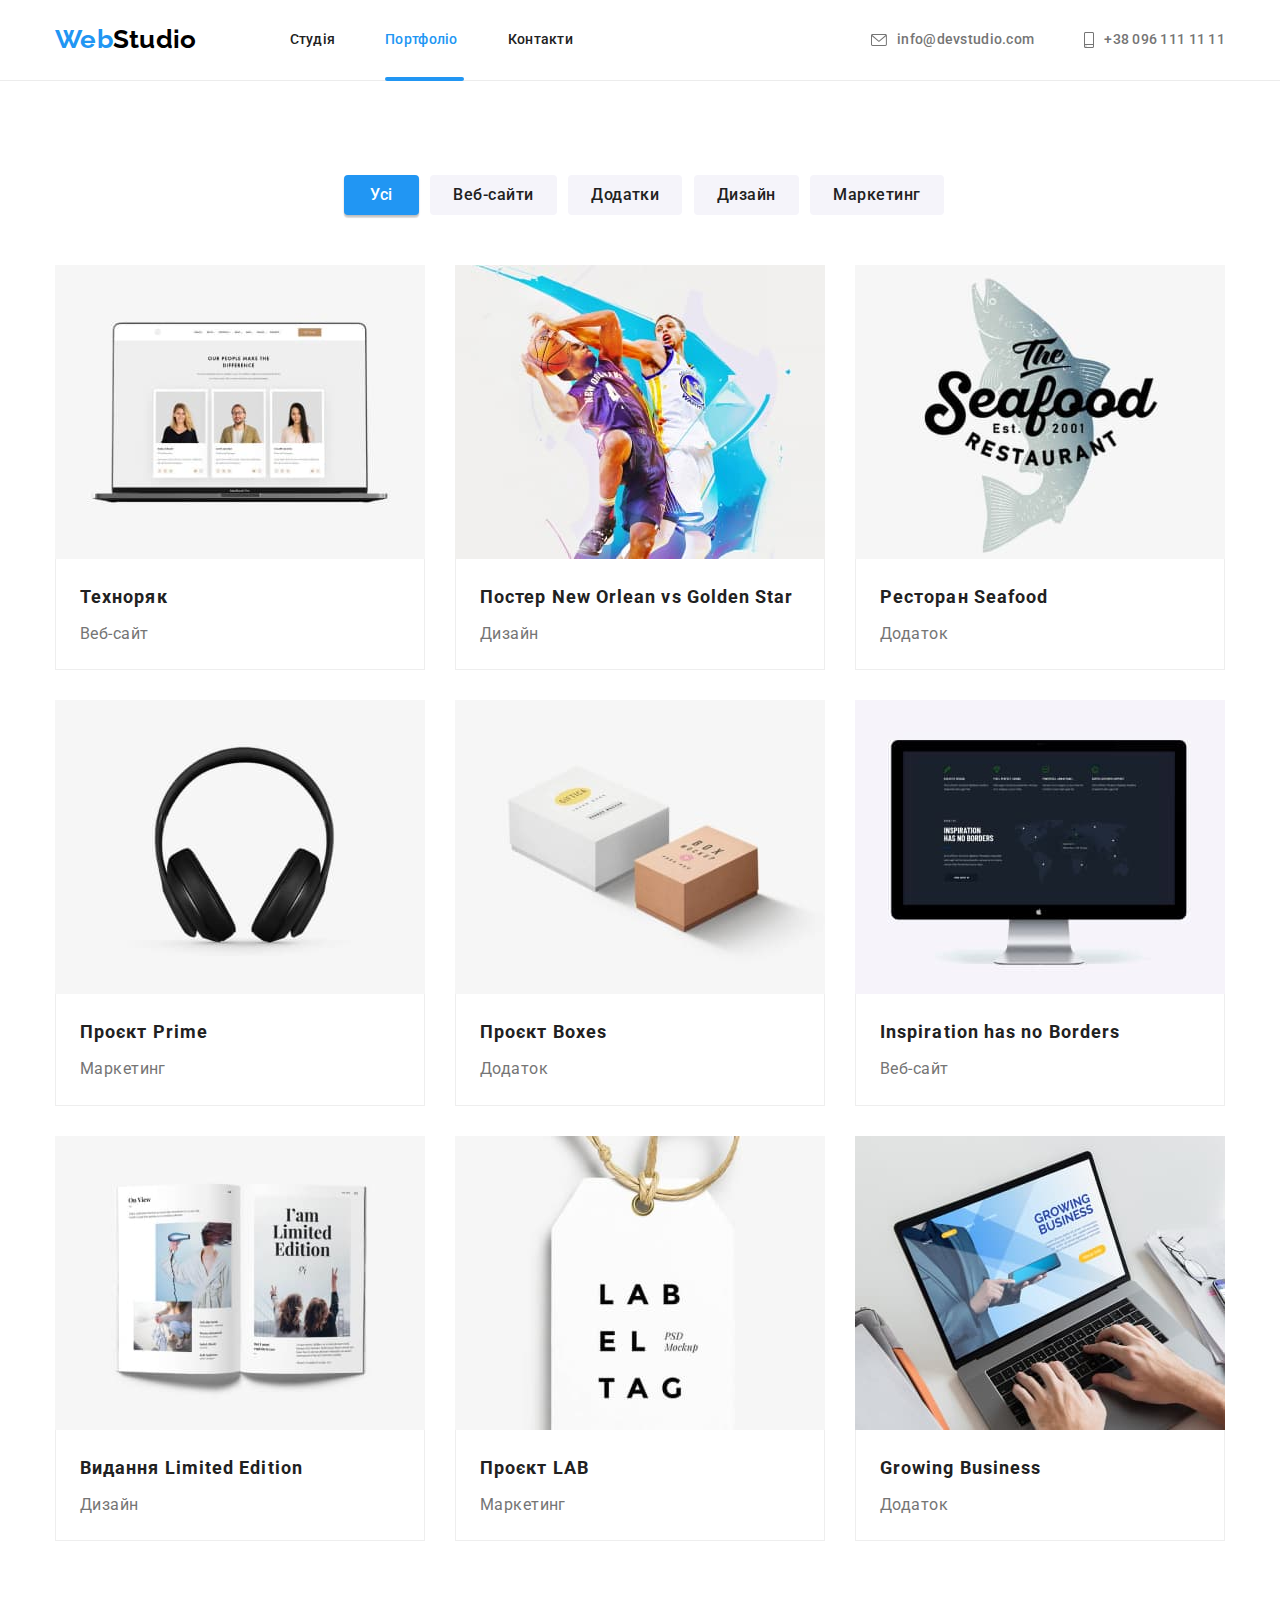
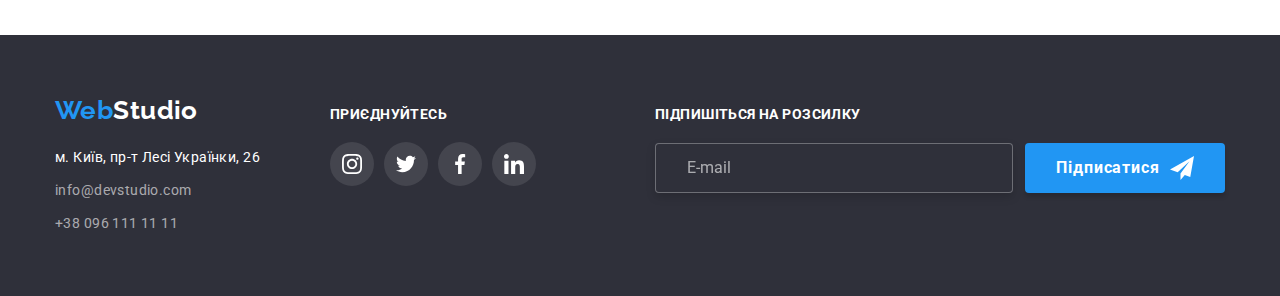
==== portfolio.html @ 0961a81e "Initial commit" ====
<!DOCTYPE html>
<html lang="en">
  <head>
    <meta charset="UTF-8" />
    <meta http-equiv="X-UA-Compatible" content="IE=edge" />
    <meta name="viewport" content="width=device-width, initial-scale=1.0" />
    <title>Портфоліо</title>
    <link
      href="https://fonts.googleapis.com/css2?family=Raleway:wght@700&family=Roboto:wght@400;500;700;900&display=swap"
      rel="stylesheet"
    />
    <!-- <link
      href="https://cdnjs.cloudflare.com/ajax/libs/modern-normalize/1.1.0/modern-normalize.min.css"
      rel="stylesheet"
    /> -->
    <link rel="stylesheet" href="./css/main.min.css" />
  </head>
  <body>
    <!--Шапка сайта-->
    <header class="header">
      <div class="container header-nav">
        <nav class="nav">
          <a href="./index.html" class="logo">
            <span class="logo--accent">Web</span>Studio</a
          >
          <ul class="nav-links list">
            <li class="nav-links__item">
              <a href="./index.html" class="nav-links__link">Студія</a>
            </li>
            <li class="nav-links__item">
              <a
                href="./portfolio.html"
                class="nav-links__link nav-links__link--current"
                >Портфоліо</a
              >
            </li>
            <li class="nav-links__item">
              <a href="#Контакти" class="nav-links__link">Контакти</a>
            </li>
          </ul>
        </nav>
        <ul class="contact list">
          <li class="contact__item">
            <a href="mailto:info@devstudio.com" class="contact__link">
              <svg class="contact__icon" width="16" height="12">
                <use href="./img/icons.svg#icon-envelope"></use>
              </svg>
              info@devstudio.com</a
            >
          </li>
          <li class="contact__item">
            <a href="tel:+380961111111" class="contact__link">
              <svg class="contact__icon" width="10" height="16">
                <use href="./img/icons.svg#icon-smartphone"></use>
              </svg>
              +38 096 111 11 11</a
            >
          </li>
        </ul>
      </div>
    </header>
    <!--Главное-->
    <main>
      <section class="section portfolio">
        <div class="container">
          <h1 class="section__title section__title--hidden">Посилання</h1>
          <div class="portfolio-button">
            <button
              type="button"
              class="portfolio-button__button portfolio-button__button--active"
            >
              Усі
            </button>
            <button type="button" class="portfolio-button__button">
              Веб-сайти
            </button>
            <button type="button" class="portfolio-button__button">
              Додатки
            </button>
            <button type="button" class="portfolio-button__button">
              Дизайн
            </button>
            <button type="button" class="portfolio-button__button">
              Маркетинг
            </button>
          </div>
          <ul class="poster list">
            <li class="poster__item">
              <a href="" class="poster__link">
                <div class="poster-thumb">
                  <img
                    class="poster-thumb__image"
                    src="img/img(8).jpg"
                    alt="технокряк"
                    width="370"
                  />
                  <div class="poster-overlay">
                    <p class="poster-overlay__text">
                      Ресурс пропонує комплексні <br />
                      пропозиції з різним рівнем <br />
                      функціоналу та сервісів. Все це <br />
                      дозволить відвідувачу отримати <br />
                      вичерпні відомості про компанію <br />
                      чи приватну особу.
                    </p>
                  </div>
                </div>
                <div class="poster-border">
                  <h2 class="poster-border__title">Техноряк</h2>
                  <p class="poster-border__text">Веб-сайт</p>
                </div>
              </a>
            </li>
            <li class="poster__item">
              <a href="" class="poster__link">
                <div class="poster-thumb">
                  <img
                    class="poster-thumb__image"
                    src="img/img(9).jpg"
                    alt="нью орлеан"
                    width="370"
                  />
                  <div class="poster-overlay">
                    <p class="poster-overlay__text">
                      Ресурс пропонує комплексні <br />
                      пропозиції з різним рівнем <br />
                      функціоналу та сервісів. Все це <br />
                      дозволить відвідувачу отримати <br />
                      вичерпні відомості про компанію <br />
                      чи приватну особу.
                    </p>
                  </div>
                </div>
                <div class="poster-border">
                  <h2 class="poster-border__title">
                    Постер New Orlean vs Golden Star
                  </h2>
                  <p class="poster-border__text">Дизайн</p>
                </div>
              </a>
            </li>
            <li class="poster__item">
              <a href="" class="poster__link">
                <div class="poster-thumb">
                  <img
                    class="poster-thumb__image"
                    src="img/img(10).jpg"
                    alt="ресторан"
                    width="370"
                  />
                  <div class="poster-overlay">
                    <p class="poster-overlay__text">
                      Ресурс пропонує комплексні <br />
                      пропозиції з різним рівнем <br />
                      функціоналу та сервісів. Все це <br />
                      дозволить відвідувачу отримати <br />
                      вичерпні відомості про компанію <br />
                      чи приватну особу.
                    </p>
                  </div>
                </div>
                <div class="poster-border">
                  <h2 class="poster-border__title">Ресторан Seafood</h2>
                  <p class="poster-border__text">Додаток</p>
                </div>
              </a>
            </li>
            <li class="poster__item">
              <a href="" class="poster__link">
                <div class="poster-thumb">
                  <img
                    class="poster-thumb__image"
                    src="img/img(11).jpg"
                    alt="прайм"
                    width="370"
                  />
                  <div class="poster-overlay">
                    <p class="poster-overlay__text">
                      Ресурс пропонує комплексні <br />
                      пропозиції з різним рівнем <br />
                      функціоналу та сервісів. Все це <br />
                      дозволить відвідувачу отримати <br />
                      вичерпні відомості про компанію <br />
                      чи приватну особу.
                    </p>
                  </div>
                </div>
                <div class="poster-border">
                  <h2 class="poster-border__title">Проєкт Prime</h2>
                  <p class="poster-border__text">Маркетинг</p>
                </div>
              </a>
            </li>
            <li class="poster__item">
              <a href="" class="poster__link">
                <div class="poster-thumb">
                  <img
                    class="poster-thumb__image"
                    src="img/img(12).jpg"
                    alt="коробки"
                    width="370"
                  />
                  <div class="poster-overlay">
                    <p class="poster-overlay__text">
                      Ресурс пропонує комплексні <br />
                      пропозиції з різним рівнем <br />
                      функціоналу та сервісів. Все це <br />
                      дозволить відвідувачу отримати <br />
                      вичерпні відомості про компанію <br />
                      чи приватну особу.
                    </p>
                  </div>
                </div>
                <div class="poster-border">
                  <h2 class="poster-border__title">Проєкт Boxes</h2>
                  <p class="poster-border__text">Додаток</p>
                </div>
              </a>
            </li>
            <li class="poster__item">
              <a href="" class="poster__link">
                <div class="poster-thumb">
                  <img
                    class="poster-thumb__image"
                    src="img/img(13).jpg"
                    alt="монитор"
                    width="370"
                  />
                  <div class="poster-overlay">
                    <p class="poster-overlay__text">
                      Ресурс пропонує комплексні <br />
                      пропозиції з різним рівнем <br />
                      функціоналу та сервісів. Все це <br />
                      дозволить відвідувачу отримати <br />
                      вичерпні відомості про компанію <br />
                      чи приватну особу.
                    </p>
                  </div>
                </div>
                <div class="poster-border">
                  <h2 class="poster-border__title">
                    Inspiration has no Borders
                  </h2>
                  <p class="poster-border__text">Веб-сайт</p>
                </div>
              </a>
            </li>
            <li class="poster__item">
              <a href="" class="poster__link">
                <div class="poster-thumb">
                  <img
                    class="poster-thumb__image"
                    src="img/img(14).jpg"
                    alt="книга"
                    width="370"
                  />
                  <div class="poster-overlay">
                    <p class="poster-overlay__text">
                      Ресурс пропонує комплексні <br />
                      пропозиції з різним рівнем <br />
                      функціоналу та сервісів. Все це <br />
                      дозволить відвідувачу отримати <br />
                      вичерпні відомості про компанію <br />
                      чи приватну особу.
                    </p>
                  </div>
                </div>
                <div class="poster-border">
                  <h2 class="poster-border__title">Видання Limited Edition</h2>
                  <p class="poster-border__text">Дизайн</p>
                </div>
              </a>
            </li>
            <li class="poster__item">
              <a href="" class="poster__link">
                <div class="poster-thumb">
                  <img
                    class="poster-thumb__image"
                    src="img/img(15).jpg"
                    alt="лаб"
                    width="370"
                  />
                  <div class="poster-overlay">
                    <p class="poster-overlay__text">
                      Ресурс пропонує комплексні <br />
                      пропозиції з різним рівнем <br />
                      функціоналу та сервісів. Все це <br />
                      дозволить відвідувачу отримати <br />
                      вичерпні відомості про компанію <br />
                      чи приватну особу.
                    </p>
                  </div>
                </div>
                <div class="poster-border">
                  <h2 class="poster-border__title">Проєкт LAB</h2>
                  <p class="poster-border__text">Маркетинг</p>
                </div>
              </a>
            </li>
            <li class="poster__item">
              <a href="" class="poster__link">
                <div class="poster-thumb">
                  <img
                    class="poster-thumb__image"
                    src="img/img(16).jpg"
                    alt="бізнес"
                    width="370"
                  />
                  <div class="poster-overlay">
                    <p class="poster-overlay__text">
                      Ресурс пропонує комплексні <br />
                      пропозиції з різним рівнем <br />
                      функціоналу та сервісів. Все це <br />
                      дозволить відвідувачу отримати <br />
                      вичерпні відомості про компанію <br />
                      чи приватну особу.
                    </p>
                  </div>
                </div>
                <div class="poster-border">
                  <h2 class="poster-border__title">Growing Business</h2>
                  <p class="poster-border__text">Додаток</p>
                </div>
              </a>
            </li>
          </ul>
        </div>
      </section>
    </main>
    <!--Подвал-->
    <footer class="footer">
      <div class="container-footer">
        <div class="footer-first">
          <a href="./index.html" class="logo footer-first__logo">
            <span class="logo--accent">Web</span>Studio</a
          >
          <address>
            <ul class="address list">
              <li class="address__item">
                <a href="#м.Київ,пр-т_Лесі_Українки,26" class="address__map">
                  м. Київ, пр-т Лесі Українки, 26</a
                >
              </li>
              <li class="address__item">
                <a href="mailto:info@devstudio.com" class="address__contact">
                  info@devstudio.com</a
                >
              </li>
              <li class="addres__item">
                <a href="tel:+380961111111" class="address__contact"
                  >+38 096 111 11 11</a
                >
              </li>
            </ul>
          </address>
        </div>
        <div class="footer-second">
          <p class="footer-second__title">ПРИЄДНУЙТЕСЬ</p>
          <ul class="footer-soccite list">
            <li class="footer-soccite__item">
              <a href="#instagram" class="footer-soccite__link">
                <svg class="footer-soccite__icon" width="20" height="20">
                  <use href="./img/icons.svg#icon-instagram"></use>
                </svg>
              </a>
            </li>
            <li class="footer-soccite__item">
              <a href="#twitter" class="footer-soccite__link">
                <svg class="footer-soccite__icon" width="20" height="20">
                  <use href="./img/icons.svg#icon-twitter"></use>
                </svg>
              </a>
            </li>
            <li class="footer-soccite__item">
              <a href="#facebook" class="footer-soccite__link">
                <svg class="footer-soccite__icon" width="20" height="20">
                  <use href="./img/icons.svg#icon-facebook"></use>
                </svg>
              </a>
            </li>
            <li class="footer-soccite__item">
              <a href="#linkedin" class="footer-soccite__link">
                <svg class="footer-soccite__icon" width="20" height="20">
                  <use href="./img/icons.svg#icon-linkedin"></use>
                </svg>
              </a>
            </li>
          </ul>
        </div>
        <div class="footer-third">
          <p class="footer-third__text">ПІДПИШІТЬСЯ НА РОЗСИЛКУ</p>
          <form class="footer-field">
            <label class="footer-field__label" for="email"></label>
            <input
              class="footer-field__input"
              type="email"
              name="email"
              id="email"
              placeholder="E-mail"
            />
            <button class="footer-field__button" type="submit">
              Підписатися
              <svg class="footer-field__icon" width="24" height="24">
                <use href="./img/icons.svg#icon-telegram-sent"></use>
              </svg>
            </button>
          </form>
        </div>
      </div>
    </footer>
  </body>
</html>
---- css/main.min.css ----
.footer-field__button,.form-field__button,.hero__button{color:#fff;background-color:#2196f3;font-weight:700;font-size:16px;line-height:1.88;-webkit-box-align:center;-ms-flex-align:center;align-items:center;text-align:center;-webkit-box-pack:center;-ms-flex-pack:center;justify-content:center;-ms-flex-item-align:center;align-self:center;font-family:inherit;letter-spacing:.06em;cursor:pointer;border-radius:4px;border:1px solid rgba(0,0,0,0);-webkit-transition:background-color 250ms cubic-bezier(0.4, 0, 0.2, 1);transition:background-color 250ms cubic-bezier(0.4, 0, 0.2, 1)}/*! modern-normalize v1.1.0 | MIT License | https://github.com/sindresorhus/modern-normalize */*,::before,::after{-webkit-box-sizing:border-box;box-sizing:border-box}html{line-height:1.15;-webkit-text-size-adjust:100%;-moz-tab-size:4;-o-tab-size:4;tab-size:4}body{margin:0;font-family:system-ui,-apple-system,"Segoe UI",Roboto,Helvetica,Arial,sans-serif,"Apple Color Emoji","Segoe UI Emoji"}hr{height:0;color:inherit}abbr[title]{-webkit-text-decoration:underline dotted;text-decoration:underline dotted}b,strong{font-weight:bolder}code,kbd,samp,pre{font-family:ui-monospace,SFMono-Regular,Consolas,"Liberation Mono",Menlo,monospace;font-size:1em}small{font-size:80%}sub,sup{font-size:75%;line-height:0;position:relative;vertical-align:baseline}sub{bottom:-0.25em}sup{top:-0.5em}table{text-indent:0;border-color:inherit}button,input,optgroup,select,textarea{font-family:inherit;font-size:100%;line-height:1.15;margin:0}button,select{text-transform:none}button,[type=button],[type=reset],[type=submit]{-webkit-appearance:button}::-moz-focus-inner{border-style:none;padding:0}:-moz-focusring{outline:1px dotted ButtonText}:-moz-ui-invalid{box-shadow:none}legend{padding:0}progress{vertical-align:baseline}::-webkit-inner-spin-button,::-webkit-outer-spin-button{height:auto}[type=search]{-webkit-appearance:textfield;outline-offset:-2px}::-webkit-search-decoration{-webkit-appearance:none}::-webkit-file-upload-button{-webkit-appearance:button;font:inherit}summary{display:list-item}body{color:#757575;background-color:#fff;font-family:Roboto,sans-serif;letter-spacing:.03em;font-size:14px}.list{list-style:none;padding:0;margin:0}.section{padding-top:94px;padding-bottom:94px}.section__title{color:#212121;font-weight:700;font-size:36px;line-height:1.67;text-align:center;margin-bottom:50px}.section__title--hidden{position:absolute;width:1px;height:1px;margin:-1px;border:0;padding:0;overflow:hidden;clip:rect(0 0 0 0)}.section--nopadding{padding-top:0}.section--back-gr{background-color:#f5f4fa;padding-bottom:94px}.container{padding-left:15px;padding-right:15px;width:1200px;margin-left:auto;margin-right:auto}.container-footer{padding-left:15px;padding-right:15px;width:1200px;margin-left:auto;margin-right:auto;display:-webkit-box;display:-ms-flexbox;display:flex;-webkit-box-align:baseline;-ms-flex-align:baseline;align-items:baseline}h1,h2,h3,p{margin:0}a{text-decoration:none}.input-wrap__input,.input-wrap__icon,.box-input__textarea{cursor:pointer}.header{letter-spacing:.02em;font-weight:500;line-height:1.14;border-bottom:1px solid #ececec}.header-nav{display:-webkit-box;display:-ms-flexbox;display:flex}.nav{display:-webkit-box;display:-ms-flexbox;display:flex;-webkit-box-align:center;-ms-flex-align:center;align-items:center}.nav-links{display:-webkit-box;display:-ms-flexbox;display:flex;margin-left:93px}.nav-links__item+.nav-links__item{margin-left:50px}.nav-links__link{color:#212121;padding-top:32px;padding-bottom:32px;display:block;-webkit-transition:color 250ms cubic-bezier(0.4, 0, 0.2, 1);transition:color 250ms cubic-bezier(0.4, 0, 0.2, 1)}.nav-links__link:hover,.nav-links__link:focus{color:#2196f3}.nav-links__link.nav-links__link--current{color:#2196f3;position:relative;display:block}.nav-links__link.nav-links__link--current::after{position:absolute;content:"";width:calc(100% + 6px);height:4px;background-color:#2196f3;border-radius:2px;bottom:-1px;display:block}.contact{display:-webkit-box;display:-ms-flexbox;display:flex;margin-left:auto}.contact .contact__item+.contact__item{margin-left:50px}.contact .contact__link{color:#757575;padding-top:32px;padding-bottom:32px;display:-webkit-box;display:-ms-flexbox;display:flex;-webkit-box-align:center;-ms-flex-align:center;align-items:center;-webkit-transition:color 250ms cubic-bezier(0.4, 0, 0.2, 1);transition:color 250ms cubic-bezier(0.4, 0, 0.2, 1)}.contact .contact__link:hover,.contact .contact__link:focus{color:#2196f3}.contact__icon{margin-right:10px;fill:currentColor}.logo{color:#000;font-family:Raleway,sans-serif;font-weight:700;font-size:26px;line-height:1.2}.logo--accent{color:#2196f3}.footer-first__logo{color:#fff;display:block;margin-bottom:20px}.hero{background-color:#2f303a;background-image:-webkit-gradient(linear, left top, right top, from(rgba(47, 48, 58, 0.4)), to(rgba(47, 48, 58, 0.4))),url(../img/Img\(17\).jpg);background-image:linear-gradient(to right, rgba(47, 48, 58, 0.4), rgba(47, 48, 58, 0.4)),url(../img/Img\(17\).jpg);max-width:1600px;min-height:600px;background-repeat:no-repeat;background-position:center;background-size:cover;margin-left:auto;margin-right:auto;letter-spacing:.06em;text-align:center;padding-top:200px;padding-bottom:200px}.hero__title{color:#fff;font-weight:900;font-size:44px;line-height:1.36;margin-bottom:30px;width:696px;margin-left:auto;margin-right:auto}.hero__button{padding:10px 32px}.hero__button:hover,.hero__button:focus{color:#fff;background-color:#188ce8}.backdrop{position:fixed;top:0;left:0;width:100%;height:100%;background-color:rgba(0,0,0,.2);z-index:1;opacity:1;visibility:visible;-webkit-transition:opacity 250ms cubic-bezier(0.4, 0, 0.2, 1),-webkit-transform 250ms cubic-bezier(0.4, 0, 0.2, 1);transition:opacity 250ms cubic-bezier(0.4, 0, 0.2, 1),-webkit-transform 250ms cubic-bezier(0.4, 0, 0.2, 1);transition:transform 250ms cubic-bezier(0.4, 0, 0.2, 1),opacity 250ms cubic-bezier(0.4, 0, 0.2, 1);transition:transform 250ms cubic-bezier(0.4, 0, 0.2, 1),opacity 250ms cubic-bezier(0.4, 0, 0.2, 1),-webkit-transform 250ms cubic-bezier(0.4, 0, 0.2, 1)}.is-hidden{opacity:0;pointer-events:none;visibility:hidden}.modal{position:absolute;top:50%;left:50%;-webkit-transform:translate(-50%, -50%);transform:translate(-50%, -50%);padding:40px;width:528px;height:581px;border-radius:4px;-webkit-box-shadow:0px 1px 3px rgba(0,0,0,.12),0px 1px 1px rgba(0,0,0,.14),0px 2px 1px rgba(0,0,0,.2);box-shadow:0px 1px 3px rgba(0,0,0,.12),0px 1px 1px rgba(0,0,0,.14),0px 2px 1px rgba(0,0,0,.2);background-color:#fff}.modal__button{display:-webkit-box;display:-ms-flexbox;display:flex;-webkit-box-align:center;-ms-flex-align:center;align-items:center;-webkit-box-pack:center;-ms-flex-pack:center;justify-content:center;margin-left:450px;margin-top:-32px;width:30px;height:30px;background-color:#fff;border:1px solid rgba(0,0,0,.1);border-radius:50%;-webkit-transition:fill 250ms cubic-bezier(0.4, 0, 0.2, 1);transition:fill 250ms cubic-bezier(0.4, 0, 0.2, 1);cursor:pointer}.modal__button:hover,.modal__button:focus{fill:#2196f3}.form-field{top:50%;left:50%;-webkit-transform:translate(-50%, -50%);transform:translate(-50%, -50%);position:absolute;display:-webkit-box;display:-ms-flexbox;display:flex;-webkit-box-orient:vertical;-webkit-box-direction:normal;-ms-flex-direction:column;flex-direction:column;width:448px;height:501px}.form-field__title{text-align:center;font-weight:700;font-size:20px;line-height:1.15;color:#212121}.box-input{display:-webkit-box;display:-ms-flexbox;display:flex;-webkit-box-orient:vertical;-webkit-box-direction:normal;-ms-flex-direction:column;flex-direction:column;margin-top:12px}.box-input__label{margin-bottom:4px;text-align:left;font-size:12px;line-height:1.17;letter-spacing:.01em}.input-wrap{position:relative}.input-wrap__input{width:100%;height:40px;border:1px solid rgba(33,33,33,.2);border-radius:4px;-webkit-transition:border-color 250ms cubic-bezier(0.4, 0, 0.2, 1);transition:border-color 250ms cubic-bezier(0.4, 0, 0.2, 1);padding-left:42px}.input-wrap__icon{position:absolute;top:50%;-webkit-transform:translateY(-50%);transform:translateY(-50%);fill:#212121;margin-left:12px;display:block;-webkit-transition:fill 250ms cubic-bezier(0.4, 0, 0.2, 1);transition:fill 250ms cubic-bezier(0.4, 0, 0.2, 1)}.input-wrap__input:focus+.input-wrap__icon{fill:#2196f3}.input-wrap__input:focus,.box-input__textarea:focus{outline:none;border-color:#2196f3}.box-input__textarea{height:120px;width:100%;border:1px solid rgba(33,33,33,.2);border-radius:4px;resize:none;padding-left:16px;padding-top:12px}.box-input__textarea::-webkit-input-placeholder{color:rgba(117,117,117,.5);font-size:12px;line-height:1.17;letter-spacing:.01em;position:absolute}.box-input__textarea::-moz-placeholder{color:rgba(117,117,117,.5);font-size:12px;line-height:1.17;letter-spacing:.01em;position:absolute}.box-input__textarea:-ms-input-placeholder{color:rgba(117,117,117,.5);font-size:12px;line-height:1.17;letter-spacing:.01em;position:absolute}.box-input__textarea::-ms-input-placeholder{color:rgba(117,117,117,.5);font-size:12px;line-height:1.17;letter-spacing:.01em;position:absolute}.box-input__textarea::placeholder{color:rgba(117,117,117,.5);font-size:12px;line-height:1.17;letter-spacing:.01em;position:absolute}.accept{margin-top:20px;text-align:center;display:-webkit-box;display:-ms-flexbox;display:flex;-webkit-box-align:center;-ms-flex-align:center;align-items:center;-webkit-box-pack:center;-ms-flex-pack:center;justify-content:center}.accept__label{line-height:1.71;display:-webkit-box;display:-ms-flexbox;display:flex;-webkit-box-align:center;-ms-flex-align:center;align-items:center}.accept__input{margin-left:12px;position:absolute;width:1px;height:1px;margin:-1px;border:0;padding:0;clip:rect(0 0 0 0);overflow:hidden}.accept-checkbox{border:2px solid #212121;width:16px;height:15px;display:inline-block;border-radius:2px;margin-right:7px;-webkit-transition:background-color 250ms cubic-bezier(0.4, 0, 0.2, 1),border 250ms cubic-bezier(0.4, 0, 0.2, 1);transition:background-color 250ms cubic-bezier(0.4, 0, 0.2, 1),border 250ms cubic-bezier(0.4, 0, 0.2, 1)}.accept-heckbox__icon{display:-webkit-box;display:-ms-flexbox;display:flex}.accept__input:checked+.accept-checkbox{background-color:#2196f3;border:2px solid #2196f3}.accept__link{color:#2196f3}.form-field__button{display:-webkit-box;display:-ms-flexbox;display:flex;margin-top:30px;margin-left:0;width:200px;height:50px;-webkit-box-shadow:0px 4px 4px rgba(0,0,0,.15);box-shadow:0px 4px 4px rgba(0,0,0,.15)}.modal .form-field__button:focus,.modal .form-field__button:hover{background-color:#188ce8}.feature{line-height:1.71;display:-webkit-box;display:-ms-flexbox;display:flex}.feature__title{color:#212121;margin-bottom:10px;font-weight:700;font-size:14px;line-height:1.14}.feature__block{width:270px;height:120px;background-color:#f5f4fa;border-radius:4px;margin-bottom:30px;display:-webkit-box;display:-ms-flexbox;display:flex;-webkit-box-align:center;-ms-flex-align:center;align-items:center;-webkit-box-pack:center;-ms-flex-pack:center;justify-content:center}.feature__item+.feature__item{margin-left:30px}.work{display:-webkit-box;display:-ms-flexbox;display:flex}.work__item+.work__item{margin-left:30px}.work__item{position:relative}.work__image{display:block;max-width:100%;height:auto}.work__text{position:absolute;width:100%;height:70px;bottom:0;-webkit-box-pack:center;-ms-flex-pack:center;justify-content:center;-webkit-box-align:center;-ms-flex-align:center;align-items:center;background:rgba(47,48,58,.8);color:#fff;font-weight:700;line-height:1.14;text-transform:uppercase;display:-webkit-box;display:-ms-flexbox;display:flex}.team{font-size:16px;line-height:1.19;text-align:center;display:-webkit-box;display:-ms-flexbox;display:flex}.team__title{color:#212121;margin-bottom:10px;font-weight:500;font-size:16px;line-height:1;margin-top:30px}.team__item{background-color:#fff;-webkit-box-shadow:0px 1px 3px rgba(0,0,0,.12),0px 1px 1px rgba(0,0,0,.14),0px 2px 1px rgba(0,0,0,.2);box-shadow:0px 1px 3px rgba(0,0,0,.12),0px 1px 1px rgba(0,0,0,.14),0px 2px 1px rgba(0,0,0,.2);border-radius:0px 0px 4px 4px}.team__item+.team__item{margin-left:30px}.team__image{display:block;max-width:100%;height:auto}.team__text{margin-bottom:16px;font-weight:400}.team-soccite{display:-webkit-box;display:-ms-flexbox;display:flex;margin-bottom:30px;margin-left:32px}.team-soccite__item{width:44px;height:44px}.team-soccite__item+.team-soccite__item{margin-left:10px}.team-soccite__link{width:100%;height:100%;display:-webkit-box;display:-ms-flexbox;display:flex;background-color:#fff;border-radius:50%;-webkit-box-align:center;-ms-flex-align:center;align-items:center;-webkit-box-pack:center;-ms-flex-pack:center;justify-content:center;-webkit-transition:background-color 250ms cubic-bezier(0.4, 0, 0.2, 1);transition:background-color 250ms cubic-bezier(0.4, 0, 0.2, 1)}.team-soccite__link:hover,.team-soccite__link:focus{background-color:#2196f3}.team-soccite__icon{fill:#afb1b8;-webkit-transition:fill 250ms cubic-bezier(0.4, 0, 0.2, 1);transition:fill 250ms cubic-bezier(0.4, 0, 0.2, 1)}.team-soccite__link:hover .team-soccite__icon,.team-soccite__link:focus .team-soccite__icon{fill:#fff}.clients{display:-webkit-box;display:-ms-flexbox;display:flex}.clients__item{width:170px;height:92px}.clients__item+.clients__item{margin-left:30px}.clients__link{width:100%;height:100%;border:1px solid #afb1b8;border-radius:4px;display:-webkit-box;display:-ms-flexbox;display:flex;-webkit-box-align:center;-ms-flex-align:center;align-items:center;-webkit-box-pack:center;-ms-flex-pack:center;justify-content:center;-webkit-transition:border 250ms cubic-bezier(0.4, 0, 0.2, 1);transition:border 250ms cubic-bezier(0.4, 0, 0.2, 1)}.clients__link+.clients__link{margin-left:30px}.clients__link:hover,.clients__link:focus{border:1px solid #2196f3}.clients__icon{fill:#afb1b8;-webkit-transition:fill 250ms cubic-bezier(0.4, 0, 0.2, 1);transition:fill 250ms cubic-bezier(0.4, 0, 0.2, 1)}.clients__link:hover .clients__icon,.clients__link:focus .clients__icon{fill:#2196f3}.footer{background-color:#2f303a;line-height:1.71;padding-top:60px;padding-bottom:60px}.address__item:not(:nth-last-child(1)){margin-bottom:9px}.address__map{color:#fff;font-style:normal}.address__contact{color:rgba(255,255,255,.6);font-style:normal}.footer-second{margin-left:70px}.footer-second__title{margin-bottom:20px;color:#fff;font-weight:700;line-height:1.1;text-transform:uppercase}.footer-soccite{display:-webkit-box;display:-ms-flexbox;display:flex}.footer-soccite__item{width:44px;height:44px}.footer-soccite__item+.footer-soccite__item{margin-left:10px}.footer-soccite__link{width:100%;height:100%;border-radius:50%;display:-webkit-box;display:-ms-flexbox;display:flex;-webkit-box-align:center;-ms-flex-align:center;align-items:center;-webkit-box-pack:center;-ms-flex-pack:center;justify-content:center;background-color:rgba(255,255,255,.1);-webkit-transition:background-color 250ms cubic-bezier(0.4, 0, 0.2, 1);transition:background-color 250ms cubic-bezier(0.4, 0, 0.2, 1)}.footer-soccite__link:hover,.footer-soccite__link:focus{background-color:#2196f3}.footer-soccite__icon{fill:#fff}.footer-third{margin-left:auto}.footer-third__text{font-weight:700;line-height:1.14;text-transform:uppercase;color:#fff;margin-bottom:20px}.footer-field{display:-webkit-box;display:-ms-flexbox;display:flex}.footer-field__input{width:358px;height:50px;background:#2f303a;border:1px solid rgba(255,255,255,.3);-webkit-filter:drop-shadow(0px 4px 4px rgba(0, 0, 0, 0.15));filter:drop-shadow(0px 4px 4px rgba(0, 0, 0, 0.15));border-radius:4px;color:#fff;padding-left:15px}.footer-field__input::-webkit-input-placeholder{font-size:16px;line-height:1.25;color:rgba(255,255,255,.6);padding-left:16px}.footer-field__input::-moz-placeholder{font-size:16px;line-height:1.25;color:rgba(255,255,255,.6);padding-left:16px}.footer-field__input:-ms-input-placeholder{font-size:16px;line-height:1.25;color:rgba(255,255,255,.6);padding-left:16px}.footer-field__input::-ms-input-placeholder{font-size:16px;line-height:1.25;color:rgba(255,255,255,.6);padding-left:16px}.footer-field__input::placeholder{font-size:16px;line-height:1.25;color:rgba(255,255,255,.6);padding-left:16px}.footer-field__button{width:200px;height:50px;margin-left:12px;-webkit-box-shadow:0px 4px 4px rgba(0,0,0,.15);box-shadow:0px 4px 4px rgba(0,0,0,.15);display:-webkit-box;display:-ms-flexbox;display:flex}.footer-field__button:hover,.footer-field__button:focus{background-color:#188ce8}.footer-field__icon{margin-left:10px}.portfolio-button{text-align:center;margin-bottom:50px}.portfolio-button__button{color:#212121;background-color:#f5f4fa;padding:6px 22px;margin-left:8px;-webkit-transition:color 250ms cubic-bezier(0.4, 0, 0.2, 1),background-color 250ms cubic-bezier(0.4, 0, 0.2, 1),-webkit-box-shadow 250ms cubic-bezier(0.4, 0, 0.2, 1);transition:color 250ms cubic-bezier(0.4, 0, 0.2, 1),background-color 250ms cubic-bezier(0.4, 0, 0.2, 1),-webkit-box-shadow 250ms cubic-bezier(0.4, 0, 0.2, 1);transition:color 250ms cubic-bezier(0.4, 0, 0.2, 1),background-color 250ms cubic-bezier(0.4, 0, 0.2, 1),box-shadow 250ms cubic-bezier(0.4, 0, 0.2, 1);transition:color 250ms cubic-bezier(0.4, 0, 0.2, 1),background-color 250ms cubic-bezier(0.4, 0, 0.2, 1),box-shadow 250ms cubic-bezier(0.4, 0, 0.2, 1),-webkit-box-shadow 250ms cubic-bezier(0.4, 0, 0.2, 1)}.portfolio-button__button:hover,.portfolio-button__button:focus{color:#fff;background-color:#2196f3;-webkit-box-shadow:0px 3px 1px rgba(0,0,0,.1),0px 1px 2px rgba(0,0,0,.08),0px 2px 2px rgba(0,0,0,.12);box-shadow:0px 3px 1px rgba(0,0,0,.1),0px 1px 2px rgba(0,0,0,.08),0px 2px 2px rgba(0,0,0,.12)}.portfolio-button__button--active{color:#fff;background-color:#2196f3;-webkit-box-shadow:0px 3px 1px rgba(0,0,0,.1),0px 1px 2px rgba(0,0,0,.08),0px 2px 2px rgba(0,0,0,.12);box-shadow:0px 3px 1px rgba(0,0,0,.1),0px 1px 2px rgba(0,0,0,.08),0px 2px 2px rgba(0,0,0,.12);padding:6px 25px}.portfolio-button__button,.portfolio-button__button--active{font-weight:500;font-size:16px;line-height:1.62;text-align:center;cursor:pointer;letter-spacing:.03em;font-family:Roboto,sans-serif;border-radius:4px;border:1px solid rgba(0,0,0,0)}.poster{font-size:16px;line-height:1.88;display:-webkit-box;display:-ms-flexbox;display:flex;-ms-flex-wrap:wrap;flex-wrap:wrap}.poster__item{background-color:#fff}.poster__item:not(:nth-child(3n)){margin-right:30px}.poster__item:not(:nth-last-child(-n+3)){margin-bottom:30px}.poster__item:hover .poster-overlay{-webkit-transform:translateY(0);transform:translateY(0)}.poster__link{display:block;text-decoration:none;-webkit-transition:-webkit-box-shadow 250ms cubic-bezier(0.4, 0, 0.2, 1);transition:-webkit-box-shadow 250ms cubic-bezier(0.4, 0, 0.2, 1);transition:box-shadow 250ms cubic-bezier(0.4, 0, 0.2, 1);transition:box-shadow 250ms cubic-bezier(0.4, 0, 0.2, 1), -webkit-box-shadow 250ms cubic-bezier(0.4, 0, 0.2, 1)}.poster__link:hover,.poster__link:focus{-webkit-box-shadow:0px 1px 1px rgba(0,0,0,.12),0px 4px 4px rgba(0,0,0,.06),1px 4px 6px rgba(0,0,0,.16);box-shadow:0px 1px 1px rgba(0,0,0,.12),0px 4px 4px rgba(0,0,0,.06),1px 4px 6px rgba(0,0,0,.16)}.poster-thumb{position:relative;overflow:hidden}.poster-thumb__image{display:block;max-width:100%}.poster-overlay{background-color:#2196f3;position:absolute;width:100%;height:100%;top:0;left:0;-webkit-transform:translateY(100%);transform:translateY(100%);-webkit-transition:-webkit-transform 250ms cubic-bezier(0.4, 0, 0.2, 1);transition:-webkit-transform 250ms cubic-bezier(0.4, 0, 0.2, 1);transition:transform 250ms cubic-bezier(0.4, 0, 0.2, 1);transition:transform 250ms cubic-bezier(0.4, 0, 0.2, 1), -webkit-transform 250ms cubic-bezier(0.4, 0, 0.2, 1)}.poster-overlay__text{color:#fff;padding:63px 24px;font-size:18px;line-height:1.56;display:-webkit-box;display:-ms-flexbox;display:flex}.poster-border{border-left:1px solid #eee;border-bottom:1px solid #eee;border-right:1px solid #eee;padding:20px 24px 20px 24px}.poster-border__title{color:#212121;font-weight:700;font-size:18px;line-height:2;letter-spacing:.06em;margin-bottom:4px}.poster-border__text{font-size:16px;line-height:1.9;color:#757575}/*# sourceMappingURL=main.min.css.map */
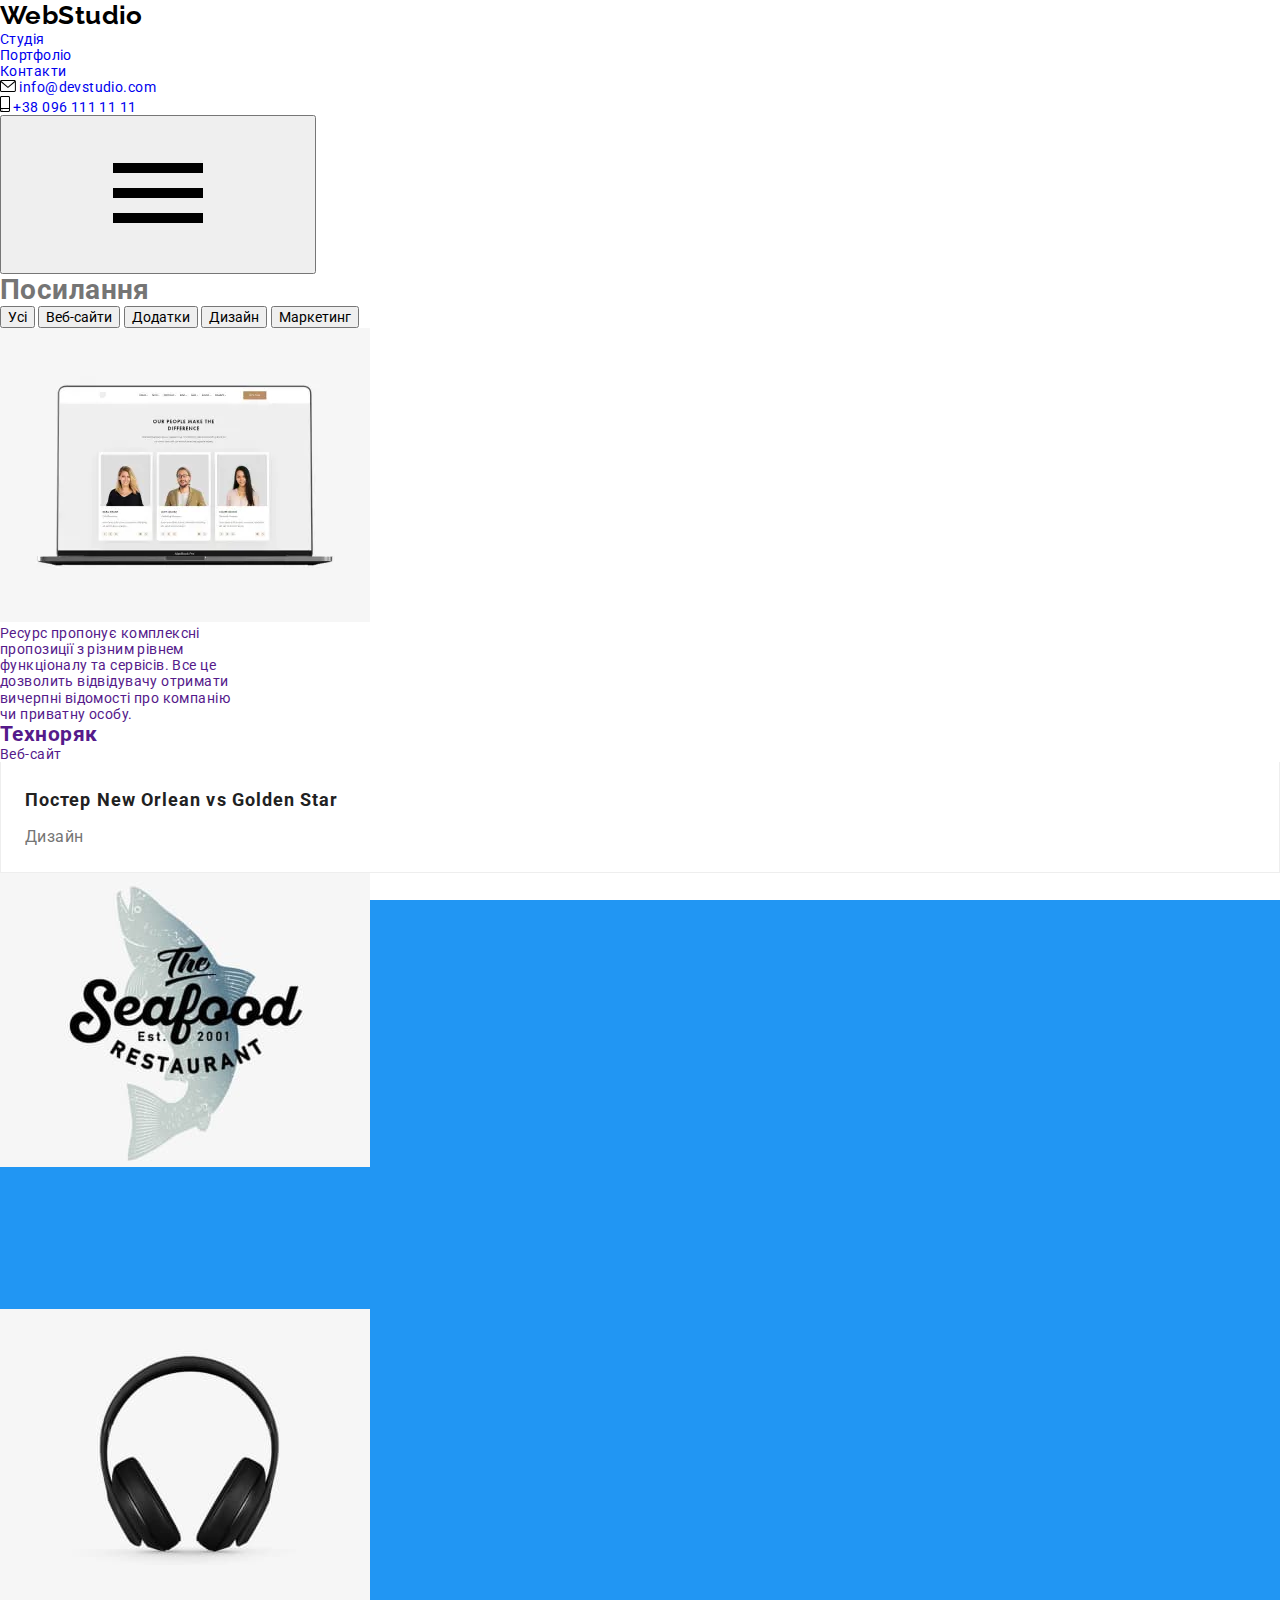
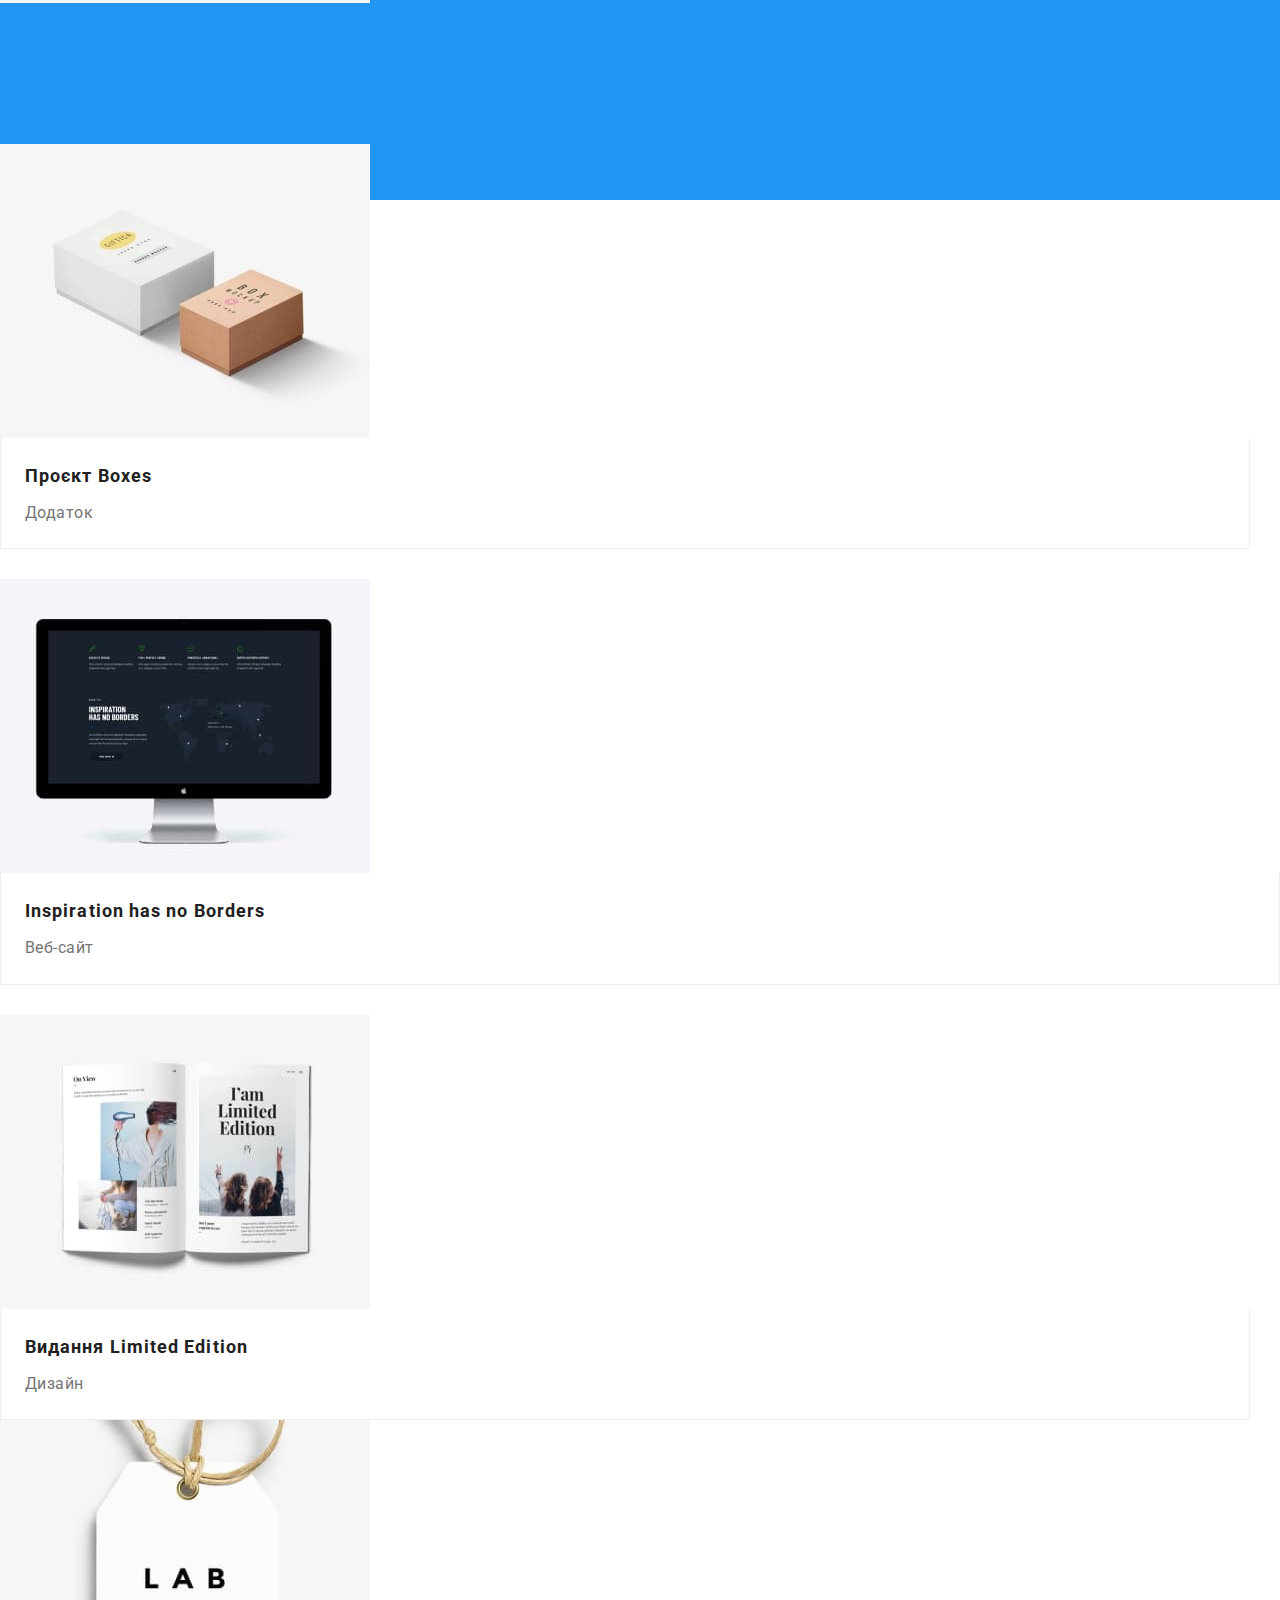
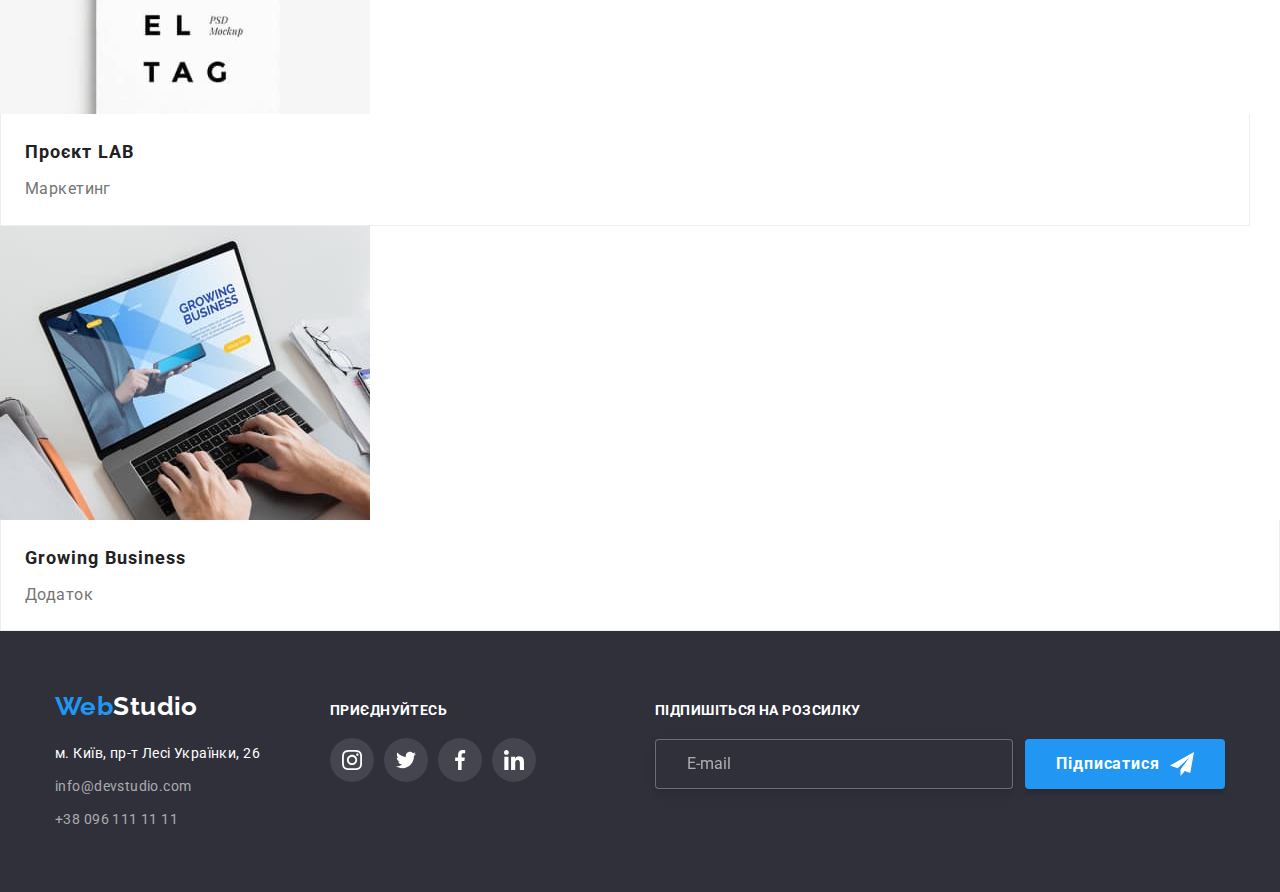
==== commit 815d7e53: "changed portfolio" ====
--- a/portfolio.html
+++ b/portfolio.html
@@ -9,117 +9,137 @@
       href="https://fonts.googleapis.com/css2?family=Raleway:wght@700&family=Roboto:wght@400;500;700;900&display=swap"
       rel="stylesheet"
     />
-    <!-- <link
+    <link
       href="https://cdnjs.cloudflare.com/ajax/libs/modern-normalize/1.1.0/modern-normalize.min.css"
       rel="stylesheet"
-    /> -->
+    />
     <link rel="stylesheet" href="./css/main.min.css" />
   </head>
   <body>
+
     <!--Шапка сайта-->
-    <header class="header">
-      <div class="container header-nav">
-        <nav class="nav">
+
+    <header class="page-header">
+      <div class="main-nav">
+        <nav class="site-nav">
           <a href="./index.html" class="logo">
-            <span class="logo--accent">Web</span>Studio</a
+            <span class="logo--black">Web</span>Studio</a
           >
-          <ul class="nav-links list">
-            <li class="nav-links__item">
-              <a href="./index.html" class="nav-links__link">Студія</a>
-            </li>
-            <li class="nav-links__item">
+          <ul class="menu list">
+            <li class="menu__item">
+              <a href="./index.html" class="menu__link">Студія</a>
+            </li>
+            <li class="menu__item">
               <a
                 href="./portfolio.html"
-                class="nav-links__link nav-links__link--current"
+                class="menu__link menu__link--current"
                 >Портфоліо</a
               >
             </li>
-            <li class="nav-links__item">
-              <a href="#Контакти" class="nav-links__link">Контакти</a>
+            <li class="menu__item">
+              <a href="#Контакти" class="menu__link">Контакти</a>
             </li>
           </ul>
         </nav>
-        <ul class="contact list">
-          <li class="contact__item">
-            <a href="mailto:info@devstudio.com" class="contact__link">
-              <svg class="contact__icon" width="16" height="12">
+        <ul class="contact-nav list">
+          <li class="contact-nav__item">
+            <a href="mailto:info@devstudio.com" class="contact-nav__link">
+              <svg class="contact-nav__icon" width="16" height="12">
                 <use href="./img/icons.svg#icon-envelope"></use>
               </svg>
               info@devstudio.com</a
             >
           </li>
-          <li class="contact__item">
-            <a href="tel:+380961111111" class="contact__link">
-              <svg class="contact__icon" width="10" height="16">
+          <li class="contact-nav__item">
+            <a href="tel:+380961111111" class="contact-nav__link">
+              <svg class="contact-nav__icon" width="10" height="16">
                 <use href="./img/icons.svg#icon-smartphone"></use>
               </svg>
               +38 096 111 11 11</a
             >
           </li>
         </ul>
+        <button
+        type="button"
+        class="menu-toggle js-open-menu"
+        aria-expanded="false"
+        aria-controls="mobile-menu"
+      >
+        <svg class="menu-toggle__icon">
+          <use class="menu-toggle__menu" href="./img/icons.svg#mob-menu"></use>
+        </svg>
+      </button>
       </div>
     </header>
+
     <!--Главное-->
+
     <main>
-      <section class="section portfolio">
-        <div class="container">
-          <h1 class="section__title section__title--hidden">Посилання</h1>
-          <div class="portfolio-button">
+      <section class="page-section">
+        <div class="portfolio">
+          <h1 class="portfolio__title portfolio__title--hidden">Посилання</h1>
+          <div class="filters">
             <button
               type="button"
-              class="portfolio-button__button portfolio-button__button--active"
+              class="filters__filter filters__filter--active"
             >
               Усі
             </button>
-            <button type="button" class="portfolio-button__button">
+            <button type="button" class="filters__filter">
               Веб-сайти
             </button>
-            <button type="button" class="portfolio-button__button">
+            <button type="button" class="filters__filter">
               Додатки
             </button>
-            <button type="button" class="portfolio-button__button">
+            <button type="button" class="filters__filter">
               Дизайн
             </button>
-            <button type="button" class="portfolio-button__button">
+            <button type="button" class="filters__filter">
               Маркетинг
             </button>
           </div>
-          <ul class="poster list">
-            <li class="poster__item">
-              <a href="" class="poster__link">
-                <div class="poster-thumb">
-                  <img
-                    class="poster-thumb__image"
-                    src="img/img(8).jpg"
-                    alt="технокряк"
-                    width="370"
-                  />
-                  <div class="poster-overlay">
-                    <p class="poster-overlay__text">
-                      Ресурс пропонує комплексні <br />
-                      пропозиції з різним рівнем <br />
-                      функціоналу та сервісів. Все це <br />
-                      дозволить відвідувачу отримати <br />
-                      вичерпні відомості про компанію <br />
-                      чи приватну особу.
-                    </p>
-                  </div>
-                </div>
-                <div class="poster-border">
-                  <h2 class="poster-border__title">Техноряк</h2>
-                  <p class="poster-border__text">Веб-сайт</p>
-                </div>
-              </a>
-            </li>
-            <li class="poster__item">
-              <a href="" class="poster__link">
-                <div class="poster-thumb">
-                  <img
-                    class="poster-thumb__image"
-                    src="img/img(9).jpg"
-                    alt="нью орлеан"
-                    width="370"
-                  />
+
+<!-- ГалереЯ -->
+
+          <ul class="gallery list">
+            <li class="gallery__item">
+              <a href="" class="gallery-card">
+                <div class="gallery-card__thumb">
+                  <img
+                    srcset="
+                      ./img/gallery-1photo-tablet-354w.webp 354w,
+                      ./img/gallery-1photo-desktop-370w.webp 370w,
+                      ./img/gallery-1photo-mobile-450w.webp 450w,
+                      ./img/gallery-1photo-tablet-708w.webp 708w,
+                      ./img/gallery-1photo-desktop-740w.webp 740w,
+                      ./img/gallery-1photo-mobile-900w.webp 900w,
+                      ./img/gallery-1photo-desktop-1110w.webp 1110w
+                    "
+                    src="img/gallery-1photo-tablet-354w.webp"
+                    alt="Фото роботи над сайтом"
+                    sizes="(min-width: 960px) 370px, (min-width: 768px) 354px, 450px"
+                    class="gallery-card__img"
+                  />
+                    <p class="gallery-card__overlay">
+                      Ресурс пропонує комплексні <br />
+                      пропозиції з різним рівнем <br />
+                      функціоналу та сервісів. Все це <br />
+                      дозволить відвідувачу отримати <br />
+                      вичерпні відомості про компанію <br />
+                      чи приватну особу.
+                    </p>
+                  </div>
+                <div class="gallery-card__content">
+                  <h2 class="gallery-card__subtitle">Техноряк</h2>
+                  <p class="gallery-card__text">Веб-сайт</p>
+                </div>
+              </a>
+            </li>
+
+            <li class="gallery__item">
+              <a href="" class="gallery-card">
+                <div class="gallery-card__thumb">
+                  
                   <div class="poster-overlay">
                     <p class="poster-overlay__text">
                       Ресурс пропонує комплексні <br />
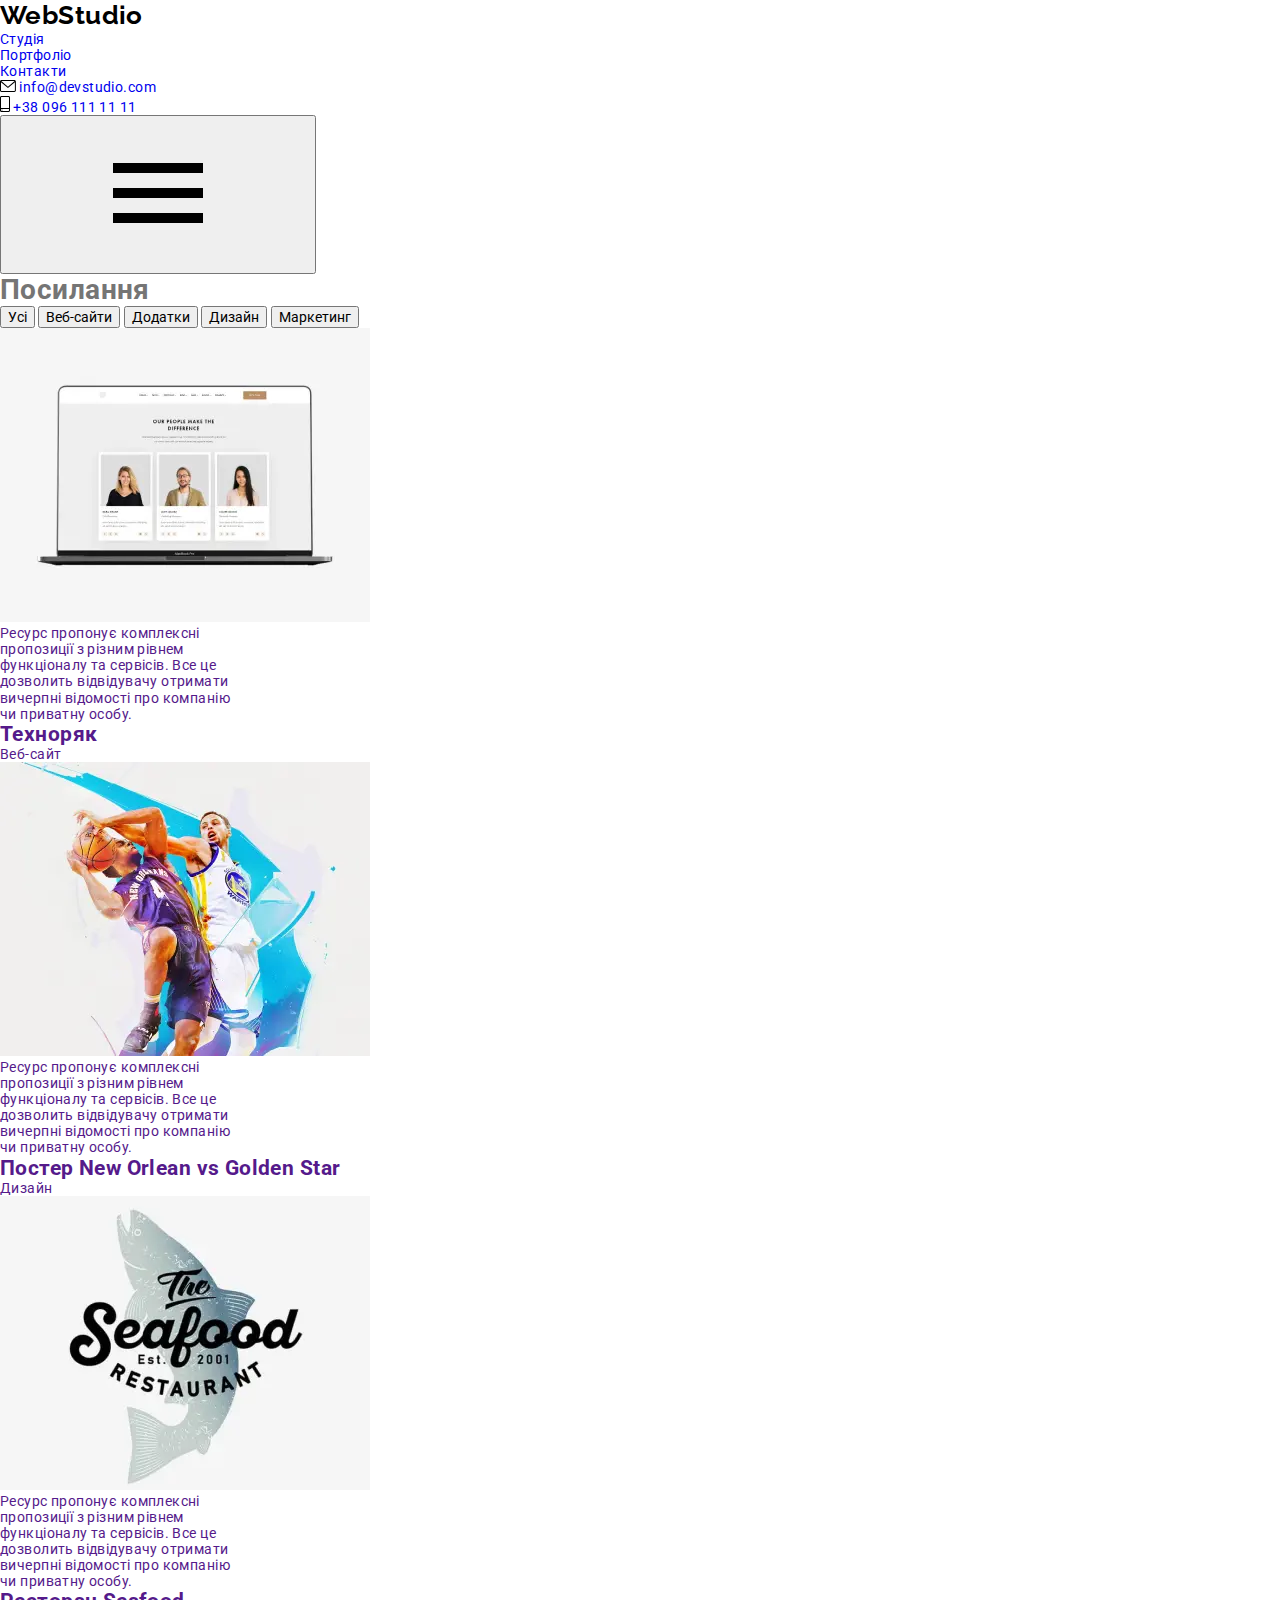
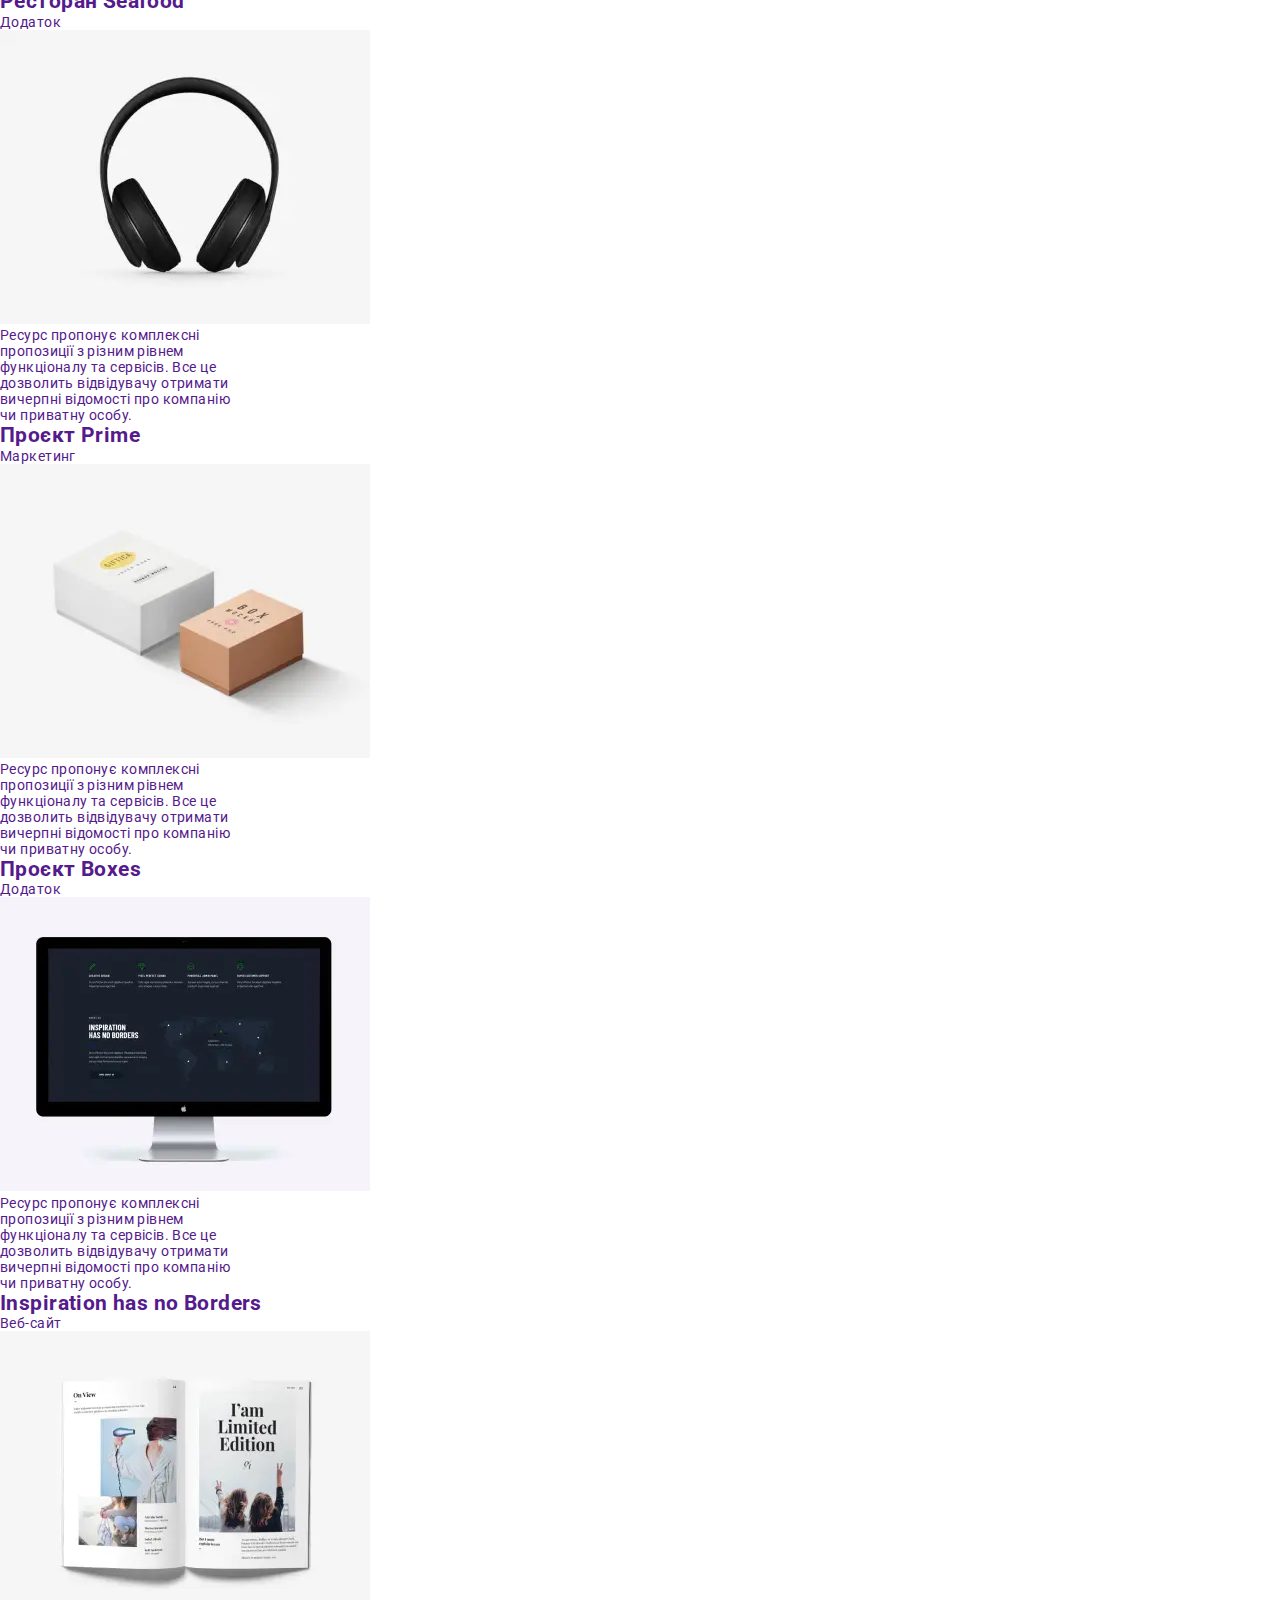
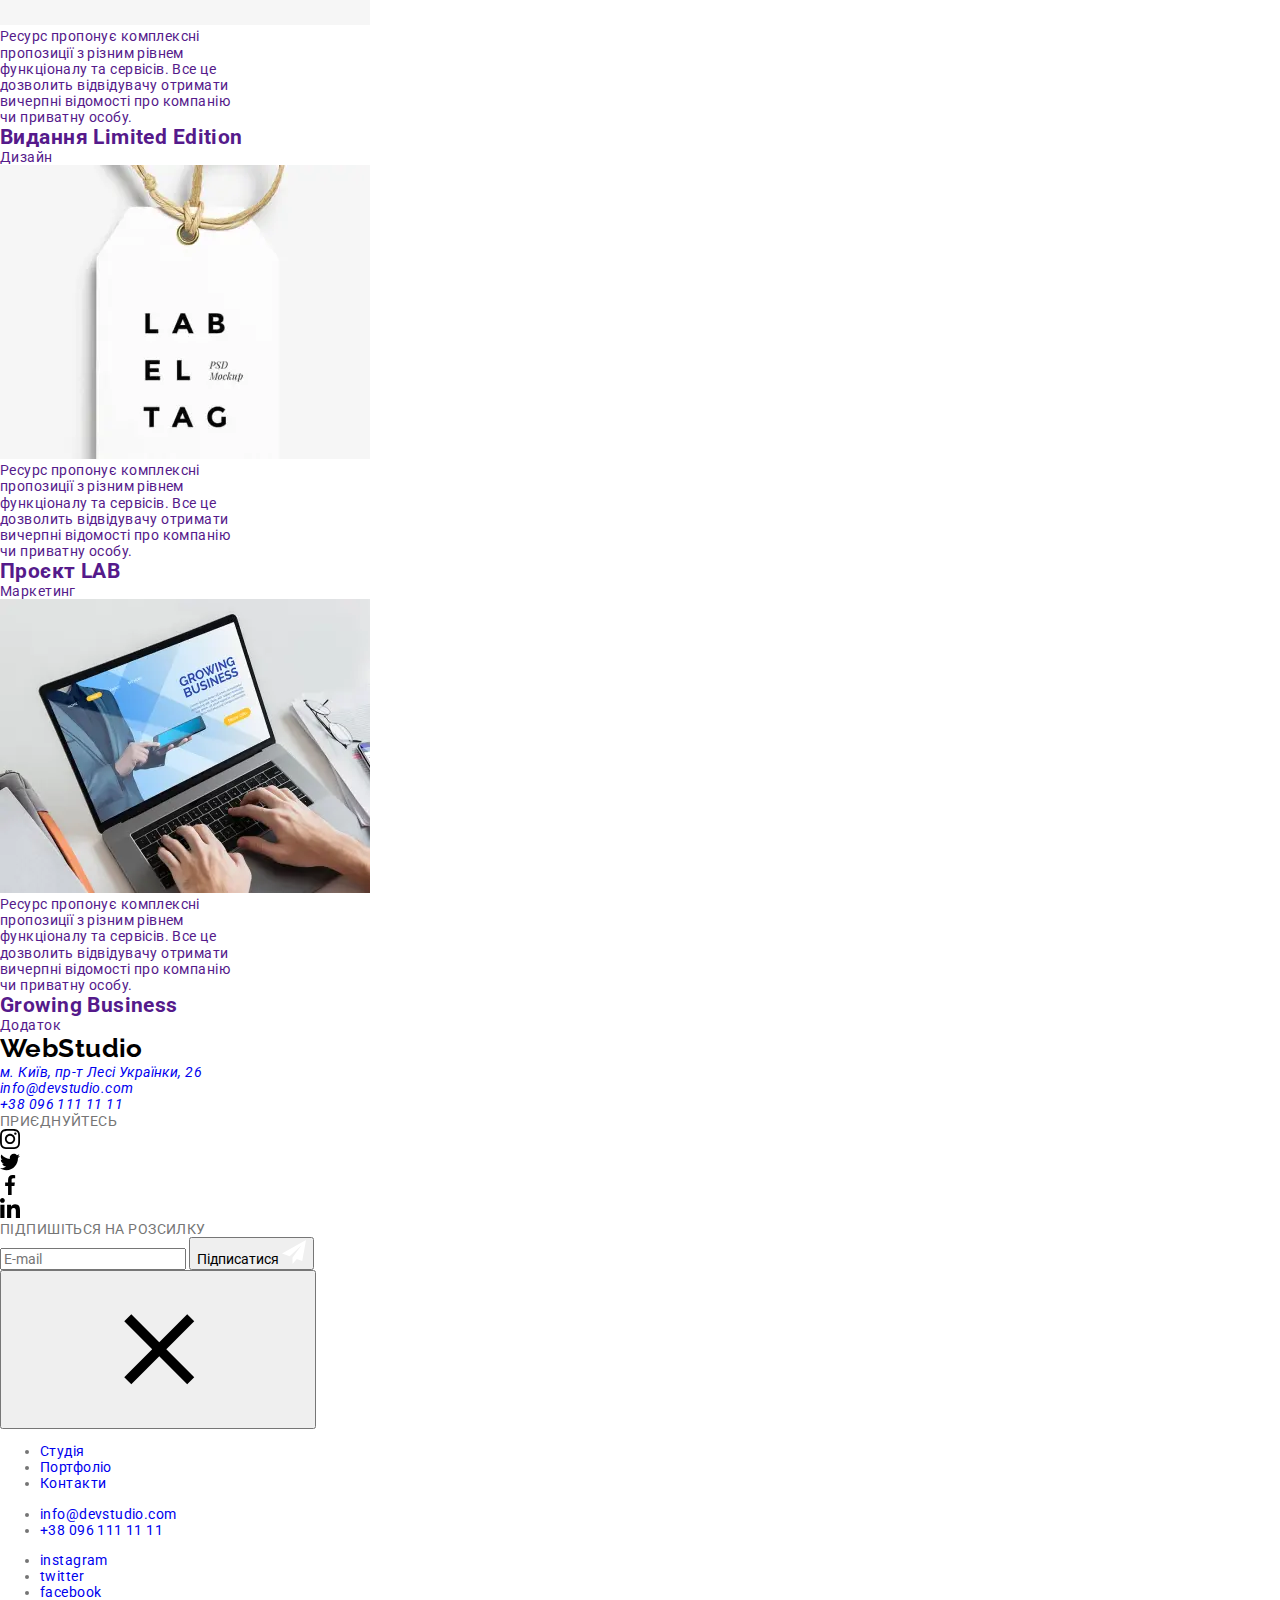
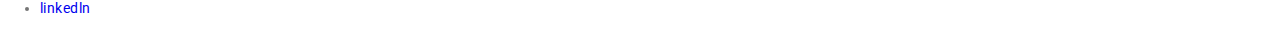
==== commit bf796828: "changed portfolio" ====
--- a/portfolio.html
+++ b/portfolio.html
@@ -139,207 +139,275 @@
             <li class="gallery__item">
               <a href="" class="gallery-card">
                 <div class="gallery-card__thumb">
-                  
-                  <div class="poster-overlay">
-                    <p class="poster-overlay__text">
-                      Ресурс пропонує комплексні <br />
-                      пропозиції з різним рівнем <br />
-                      функціоналу та сервісів. Все це <br />
-                      дозволить відвідувачу отримати <br />
-                      вичерпні відомості про компанію <br />
-                      чи приватну особу.
-                    </p>
-                  </div>
-                </div>
-                <div class="poster-border">
-                  <h2 class="poster-border__title">
+                  <img
+                    srcset="
+                      ./img/gallery-2photo-tablet-354w.webp 354w,
+                      ./img/gallery-2photo-desktop-370w.webp 370w,
+                      ./img/gallery-2photo-mobile-450w.webp 450w,
+                      ./img/gallery-2photo-tablet-708w.webp 708w,
+                      ./img/gallery-2photo-desktop-740w.webp 740w,
+                      ./img/gallery-2photo-mobile-900w.webp 900w,
+                      ./img/gallery-2photo-desktop-1110w.webp 1110w
+                    "
+                    src="img/gallery-2photo-tablet-354w.webp"
+                    alt="Фото роботи над сайтом"
+                    sizes="(min-width: 960px) 370px, (min-width: 768px) 354px, 450px"
+                    class="gallery-card__img"
+                  />
+                    <p class="gallery-card__overlay">
+                      Ресурс пропонує комплексні <br />
+                      пропозиції з різним рівнем <br />
+                      функціоналу та сервісів. Все це <br />
+                      дозволить відвідувачу отримати <br />
+                      вичерпні відомості про компанію <br />
+                      чи приватну особу.
+                    </p>
+                  </div>
+                <div class="gallery-card__content">
+                  <h2 class="gallery-card__subtitle">
                     Постер New Orlean vs Golden Star
                   </h2>
-                  <p class="poster-border__text">Дизайн</p>
-                </div>
-              </a>
-            </li>
-            <li class="poster__item">
-              <a href="" class="poster__link">
-                <div class="poster-thumb">
-                  <img
-                    class="poster-thumb__image"
-                    src="img/img(10).jpg"
-                    alt="ресторан"
-                    width="370"
+                  <p class="gallery-card__text">Дизайн</p>
+                </div>
+              </a>
+            </li>
+
+            <li class="gallery__item">
+              <a href="" class="gallery-card">
+                <div class="gallery-card__thumb">
+                  <img
+                    srcset="
+                      ./img/gallery-3photo-tablet-354w.webp 354w,
+                      ./img/gallery-3photo-desktop-370w.webp 370w,
+                      ./img/gallery-3photo-mobile-450w.webp 450w,
+                      ./img/gallery-3photo-tablet-708w.webp 708w,
+                      ./img/gallery-3photo-desktop-740w.webp 740w,
+                      ./img/gallery-3photo-mobile-900w.webp 900w,
+                      ./img/gallery-3photo-desktop-1110w.webp 1110w
+                    "
+                    src="img/gallery-3photo-tablet-354w.webp"
+                    alt="Фото роботи над сайтом"
+                    sizes="(min-width: 960px) 370px, (min-width: 768px) 354px, 450px"
+                    class="gallery-card__img"
                   />
-                  <div class="poster-overlay">
-                    <p class="poster-overlay__text">
-                      Ресурс пропонує комплексні <br />
-                      пропозиції з різним рівнем <br />
-                      функціоналу та сервісів. Все це <br />
-                      дозволить відвідувачу отримати <br />
-                      вичерпні відомості про компанію <br />
-                      чи приватну особу.
-                    </p>
-                  </div>
-                </div>
-                <div class="poster-border">
-                  <h2 class="poster-border__title">Ресторан Seafood</h2>
-                  <p class="poster-border__text">Додаток</p>
-                </div>
-              </a>
-            </li>
-            <li class="poster__item">
-              <a href="" class="poster__link">
-                <div class="poster-thumb">
-                  <img
-                    class="poster-thumb__image"
-                    src="img/img(11).jpg"
-                    alt="прайм"
-                    width="370"
-                  />
-                  <div class="poster-overlay">
-                    <p class="poster-overlay__text">
-                      Ресурс пропонує комплексні <br />
-                      пропозиції з різним рівнем <br />
-                      функціоналу та сервісів. Все це <br />
-                      дозволить відвідувачу отримати <br />
-                      вичерпні відомості про компанію <br />
-                      чи приватну особу.
-                    </p>
-                  </div>
-                </div>
-                <div class="poster-border">
-                  <h2 class="poster-border__title">Проєкт Prime</h2>
-                  <p class="poster-border__text">Маркетинг</p>
-                </div>
-              </a>
-            </li>
-            <li class="poster__item">
-              <a href="" class="poster__link">
-                <div class="poster-thumb">
-                  <img
-                    class="poster-thumb__image"
-                    src="img/img(12).jpg"
-                    alt="коробки"
-                    width="370"
-                  />
-                  <div class="poster-overlay">
-                    <p class="poster-overlay__text">
-                      Ресурс пропонує комплексні <br />
-                      пропозиції з різним рівнем <br />
-                      функціоналу та сервісів. Все це <br />
-                      дозволить відвідувачу отримати <br />
-                      вичерпні відомості про компанію <br />
-                      чи приватну особу.
-                    </p>
-                  </div>
-                </div>
-                <div class="poster-border">
-                  <h2 class="poster-border__title">Проєкт Boxes</h2>
-                  <p class="poster-border__text">Додаток</p>
-                </div>
-              </a>
-            </li>
-            <li class="poster__item">
-              <a href="" class="poster__link">
-                <div class="poster-thumb">
-                  <img
-                    class="poster-thumb__image"
-                    src="img/img(13).jpg"
-                    alt="монитор"
-                    width="370"
-                  />
-                  <div class="poster-overlay">
-                    <p class="poster-overlay__text">
-                      Ресурс пропонує комплексні <br />
-                      пропозиції з різним рівнем <br />
-                      функціоналу та сервісів. Все це <br />
-                      дозволить відвідувачу отримати <br />
-                      вичерпні відомості про компанію <br />
-                      чи приватну особу.
-                    </p>
-                  </div>
-                </div>
-                <div class="poster-border">
-                  <h2 class="poster-border__title">
+                    <p class="gallery-card__overlay">
+                      Ресурс пропонує комплексні <br />
+                      пропозиції з різним рівнем <br />
+                      функціоналу та сервісів. Все це <br />
+                      дозволить відвідувачу отримати <br />
+                      вичерпні відомості про компанію <br />
+                      чи приватну особу.
+                    </p>
+                  </div>
+                <div class="gallery-card__content">
+                  <h2 class="gallery-card__subtitle">Ресторан Seafood</h2>
+                  <p class="gallery-card__text">Додаток</p>
+                </div>
+              </a>
+            </li>
+
+            <li class="gallery__item">
+              <a href="" class="gallery-card">
+                <div class="gallery-card__thumb">
+                  <img
+                  srcset="
+                    ./img/gallery-4photo-tablet-354w.webp 354w,
+                    ./img/gallery-4photo-desktop-370w.webp 370w,
+                    ./img/gallery-4photo-mobile-450w.webp 450w,
+                    ./img/gallery-4photo-tablet-708w.webp 708w,
+                    ./img/gallery-4photo-desktop-740w.webp 740w,
+                    ./img/gallery-4photo-mobile-900w.webp 900w,
+                    ./img/gallery-4photo-desktop-1110w.webp 1110w
+                  "
+                  src="img/gallery-4photo-tablet-354w.webp"
+                  alt="Фото роботи над сайтом"
+                  sizes="(min-width: 960px) 370px, (min-width: 768px) 354px, 450px"
+                  class="gallery-card__img"
+                />
+                    <p class="gallery-card__overlay">
+                      Ресурс пропонує комплексні <br />
+                      пропозиції з різним рівнем <br />
+                      функціоналу та сервісів. Все це <br />
+                      дозволить відвідувачу отримати <br />
+                      вичерпні відомості про компанію <br />
+                      чи приватну особу.
+                    </p>
+                  </div>
+                <div class="gallery-card__content">
+                  <h2 class="gallery-card__subtitle">Проєкт Prime</h2>
+                  <p class="gallery-card__text">Маркетинг</p>
+                </div>
+              </a>
+            </li>
+
+            <li class="gallery__item">
+              <a href="" class="gallery-card">
+                <div class="gallery-card__thumb">
+                  <img
+                  srcset="
+                    ./img/gallery-5photo-tablet-354w.webp 354w,
+                    ./img/gallery-5photo-desktop-370w.webp 370w,
+                    ./img/gallery-5photo-mobile-450w.webp 450w,
+                    ./img/gallery-5photo-tablet-708w.webp 708w,
+                    ./img/gallery-5photo-desktop-740w.webp 740w,
+                    ./img/gallery-5photo-mobile-900w.webp 900w,
+                    ./img/gallery-5photo-desktop-1110w.webp 1110w
+                  "
+                  src="img/gallery-5photo-tablet-354w.webp"
+                  alt="Фото роботи над сайтом"
+                  sizes="(min-width: 960px) 370px, (min-width: 768px) 354px, 450px"
+                  class="gallery-card__img"
+                />
+                    <p class="gallery-card__overlay">
+                      Ресурс пропонує комплексні <br />
+                      пропозиції з різним рівнем <br />
+                      функціоналу та сервісів. Все це <br />
+                      дозволить відвідувачу отримати <br />
+                      вичерпні відомості про компанію <br />
+                      чи приватну особу.
+                    </p>
+                  </div>
+                <div class="gallery-card__content">
+                  <h2 class="gallery-card__subtitle">Проєкт Boxes</h2>
+                  <p class="gallery-card__text">Додаток</p>
+                </div>
+              </a>
+            </li>
+
+            <li class="gallery__item">
+              <a href="" class="gallery-card">
+                <div class="gallery-card__thumb">
+                  <img
+                  srcset="
+                    ./img/gallery-6photo-tablet-354w.webp 354w,
+                    ./img/gallery-6photo-desktop-370w.webp 370w,
+                    ./img/gallery-6photo-mobile-450w.webp 450w,
+                    ./img/gallery-6photo-tablet-708w.webp 708w,
+                    ./img/gallery-6photo-desktop-740w.webp 740w,
+                    ./img/gallery-6photo-mobile-900w.webp 900w,
+                    ./img/gallery-6photo-desktop-1110w.webp 1110w
+                  "
+                  src="img/gallery-6photo-tablet-354w.webp"
+                  alt="Фото роботи над сайтом"
+                  sizes="(min-width: 960px) 370px, (min-width: 768px) 354px, 450px"
+                  class="gallery-card__img"
+                />
+                    <p class="gallery-card__overlay">
+                      Ресурс пропонує комплексні <br />
+                      пропозиції з різним рівнем <br />
+                      функціоналу та сервісів. Все це <br />
+                      дозволить відвідувачу отримати <br />
+                      вичерпні відомості про компанію <br />
+                      чи приватну особу.
+                    </p>
+                  </div>
+                <div class="gallery-card__content">
+                  <h2 class="gallery-card__subtitle">
                     Inspiration has no Borders
                   </h2>
-                  <p class="poster-border__text">Веб-сайт</p>
-                </div>
-              </a>
-            </li>
-            <li class="poster__item">
-              <a href="" class="poster__link">
-                <div class="poster-thumb">
-                  <img
-                    class="poster-thumb__image"
-                    src="img/img(14).jpg"
-                    alt="книга"
-                    width="370"
-                  />
-                  <div class="poster-overlay">
-                    <p class="poster-overlay__text">
-                      Ресурс пропонує комплексні <br />
-                      пропозиції з різним рівнем <br />
-                      функціоналу та сервісів. Все це <br />
-                      дозволить відвідувачу отримати <br />
-                      вичерпні відомості про компанію <br />
-                      чи приватну особу.
-                    </p>
-                  </div>
-                </div>
-                <div class="poster-border">
-                  <h2 class="poster-border__title">Видання Limited Edition</h2>
-                  <p class="poster-border__text">Дизайн</p>
-                </div>
-              </a>
-            </li>
-            <li class="poster__item">
-              <a href="" class="poster__link">
-                <div class="poster-thumb">
-                  <img
-                    class="poster-thumb__image"
-                    src="img/img(15).jpg"
-                    alt="лаб"
-                    width="370"
-                  />
-                  <div class="poster-overlay">
-                    <p class="poster-overlay__text">
-                      Ресурс пропонує комплексні <br />
-                      пропозиції з різним рівнем <br />
-                      функціоналу та сервісів. Все це <br />
-                      дозволить відвідувачу отримати <br />
-                      вичерпні відомості про компанію <br />
-                      чи приватну особу.
-                    </p>
-                  </div>
-                </div>
-                <div class="poster-border">
-                  <h2 class="poster-border__title">Проєкт LAB</h2>
-                  <p class="poster-border__text">Маркетинг</p>
-                </div>
-              </a>
-            </li>
-            <li class="poster__item">
-              <a href="" class="poster__link">
-                <div class="poster-thumb">
-                  <img
-                    class="poster-thumb__image"
-                    src="img/img(16).jpg"
-                    alt="бізнес"
-                    width="370"
-                  />
-                  <div class="poster-overlay">
-                    <p class="poster-overlay__text">
-                      Ресурс пропонує комплексні <br />
-                      пропозиції з різним рівнем <br />
-                      функціоналу та сервісів. Все це <br />
-                      дозволить відвідувачу отримати <br />
-                      вичерпні відомості про компанію <br />
-                      чи приватну особу.
-                    </p>
-                  </div>
-                </div>
-                <div class="poster-border">
-                  <h2 class="poster-border__title">Growing Business</h2>
-                  <p class="poster-border__text">Додаток</p>
+                  <p class="gallery-card__text">Веб-сайт</p>
+                </div>
+              </a>
+            </li>
+
+            <li class="gallery__item">
+              <a href="" class="gallery-card">
+                <div class="gallery-card__thumb">
+                  <img
+                  srcset="
+                    ./img/gallery-7photo-tablet-354w.webp 354w,
+                    ./img/gallery-7photo-desktop-370w.webp 370w,
+                    ./img/gallery-7photo-mobile-450w.webp 450w,
+                    ./img/gallery-7photo-tablet-708w.webp 708w,
+                    ./img/gallery-7photo-desktop-740w.webp 740w,
+                    ./img/gallery-7photo-mobile-900w.webp 900w,
+                    ./img/gallery-7photo-desktop-1110w.webp 1110w
+                  "
+                  src="img/gallery-7photo-tablet-354w.webp"
+                  alt="Фото роботи над сайтом"
+                  sizes="(min-width: 960px) 370px, (min-width: 768px) 354px, 450px"
+                  class="gallery-card__img"
+                />
+                    <p class="gallery-card__overlay">
+                      Ресурс пропонує комплексні <br />
+                      пропозиції з різним рівнем <br />
+                      функціоналу та сервісів. Все це <br />
+                      дозволить відвідувачу отримати <br />
+                      вичерпні відомості про компанію <br />
+                      чи приватну особу.
+                    </p>
+                  </div>
+                <div class="gallery-card__content">
+                  <h2 class="gallery-card__subtitle">Видання Limited Edition</h2>
+                  <p class="gallery-card__text">Дизайн</p>
+                </div>
+              </a>
+            </li>
+
+            <li class="gallery__item">
+              <a href="" class="gallery-card">
+                <div class="gallery-card__thumb">
+                  <img
+                  srcset="
+                    ./img/gallery-8photo-tablet-354w.webp 354w,
+                    ./img/gallery-8photo-desktop-370w.webp 370w,
+                    ./img/gallery-8photo-mobile-450w.webp 450w,
+                    ./img/gallery-8photo-tablet-708w.webp 708w,
+                    ./img/gallery-8photo-desktop-740w.webp 740w,
+                    ./img/gallery-8photo-mobile-900w.webp 900w,
+                    ./img/gallery-8photo-desktop-1110w.webp 1110w
+                  "
+                  src="img/gallery-8photo-tablet-354w.webp"
+                  alt="Фото роботи над сайтом"
+                  sizes="(min-width: 960px) 370px, (min-width: 768px) 354px, 450px"
+                  class="gallery-card__img"
+                />
+                    <p class="gallery-card__overlay">
+                      Ресурс пропонує комплексні <br />
+                      пропозиції з різним рівнем <br />
+                      функціоналу та сервісів. Все це <br />
+                      дозволить відвідувачу отримати <br />
+                      вичерпні відомості про компанію <br />
+                      чи приватну особу.
+                    </p>
+                  </div>
+                <div class="gallery-card__content">
+                  <h2 class="gallery-card__subtitle">Проєкт LAB</h2>
+                  <p class="gallery-card__text">Маркетинг</p>
+                </div>
+              </a>
+            </li>
+
+            <li class="gallery__item">
+              <a href="" class="gallery-card">
+                <div class="gallery-card__thumb">
+                  <img
+                  srcset="
+                    ./img/gallery-9photo-tablet-354w.webp 354w,
+                    ./img/gallery-9photo-desktop-370w.webp 370w,
+                    ./img/gallery-9photo-mobile-450w.webp 450w,
+                    ./img/gallery-9photo-tablet-708w.webp 708w,
+                    ./img/gallery-9photo-desktop-740w.webp 740w,
+                    ./img/gallery-9photo-mobile-900w.webp 900w,
+                    ./img/gallery-9photo-desktop-1110w.webp 1110w
+                  "
+                  src="img/gallery-9photo-tablet-354w.webp"
+                  alt="Фото роботи над сайтом"
+                  sizes="(min-width: 960px) 370px, (min-width: 768px) 354px, 450px"
+                  class="gallery-card__img"
+                />
+                    <p class="gallery-card__overlay">
+                      Ресурс пропонує комплексні <br />
+                      пропозиції з різним рівнем <br />
+                      функціоналу та сервісів. Все це <br />
+                      дозволить відвідувачу отримати <br />
+                      вичерпні відомості про компанію <br />
+                      чи приватну особу.
+                    </p>
+                  </div>
+                <div class="gallery-card__content">
+                  <h2 class="gallery-card__subtitle">Growing Business</h2>
+                  <p class="gallery-card__text">Додаток</p>
                 </div>
               </a>
             </li>
@@ -347,86 +415,161 @@
         </div>
       </section>
     </main>
+
     <!--Подвал-->
-    <footer class="footer">
-      <div class="container-footer">
-        <div class="footer-first">
-          <a href="./index.html" class="logo footer-first__logo">
-            <span class="logo--accent">Web</span>Studio</a
+
+    <footer class="page-footer">
+      <div class="footer-wrap">
+
+                 <!-- КОНТАКТЫ -->
+
+        <div class="footer-contacts">
+          <a href="./index.html" class="logo">
+            <span class="logo--white">Web</span>Studio</a
           >
           <address>
-            <ul class="address list">
-              <li class="address__item">
-                <a href="#м.Київ,пр-т_Лесі_Українки,26" class="address__map">
+            <ul class="contacts list">
+              <li class="contacts__item">
+                <a href="https://google/maps/CPtrU1FHBa2aNyZL9"
+                   target="_blank"
+                   rel="noopener noreferrer nofollow" 
+                   class="contacts__link contacts__link--light">
                   м. Київ, пр-т Лесі Українки, 26</a
                 >
               </li>
-              <li class="address__item">
-                <a href="mailto:info@devstudio.com" class="address__contact">
+              <li class="contacts__item">
+                <a href="mailto:info@devstudio.com" class="contacts__link">
                   info@devstudio.com</a
                 >
               </li>
-              <li class="addres__item">
-                <a href="tel:+380961111111" class="address__contact"
+              <li class="contacts__item">
+                <a href="tel:+380961111111" class="contacts__link"
                   >+38 096 111 11 11</a
                 >
               </li>
             </ul>
           </address>
         </div>
-        <div class="footer-second">
-          <p class="footer-second__title">ПРИЄДНУЙТЕСЬ</p>
-          <ul class="footer-soccite list">
-            <li class="footer-soccite__item">
-              <a href="#instagram" class="footer-soccite__link">
-                <svg class="footer-soccite__icon" width="20" height="20">
+
+                    <!-- соціальні мережі -->
+
+        <div class="footer-socials">
+          <p class="footer-socials__title">ПРИЄДНУЙТЕСЬ</p>
+          <ul class="social-site list">
+            <li class="social-site__item">
+              <a href="#instagram" class="social-site__link">
+                <svg class="social-site__icon" width="20" height="20">
                   <use href="./img/icons.svg#icon-instagram"></use>
                 </svg>
               </a>
             </li>
-            <li class="footer-soccite__item">
-              <a href="#twitter" class="footer-soccite__link">
-                <svg class="footer-soccite__icon" width="20" height="20">
+            <li class="social-site__item">
+              <a href="#twitter" class="social-site__link">
+                <svg class="social-site__icon" width="20" height="20">
                   <use href="./img/icons.svg#icon-twitter"></use>
                 </svg>
               </a>
             </li>
-            <li class="footer-soccite__item">
-              <a href="#facebook" class="footer-soccite__link">
-                <svg class="footer-soccite__icon" width="20" height="20">
+            <li class="social-site__item">
+              <a href="#facebook" class="social-site__link">
+                <svg class="social-site__icon" width="20" height="20">
                   <use href="./img/icons.svg#icon-facebook"></use>
                 </svg>
               </a>
             </li>
-            <li class="footer-soccite__item">
-              <a href="#linkedin" class="footer-soccite__link">
-                <svg class="footer-soccite__icon" width="20" height="20">
+            <li class="social-site__item">
+              <a href="#linkedin" class="social-site__link">
+                <svg class="social-site__icon" width="20" height="20">
                   <use href="./img/icons.svg#icon-linkedin"></use>
                 </svg>
               </a>
             </li>
           </ul>
         </div>
-        <div class="footer-third">
-          <p class="footer-third__text">ПІДПИШІТЬСЯ НА РОЗСИЛКУ</p>
-          <form class="footer-field">
+
+                <!-- Форма розсилки -->
+
+        <div class="footer-email">
+          <p class="footer-email__title">ПІДПИШІТЬСЯ НА РОЗСИЛКУ</p>
+          <form class="email-form">
             <label class="footer-field__label" for="email"></label>
             <input
-              class="footer-field__input"
+              class="email-form__mailing"
               type="email"
-              name="email"
-              id="email"
+              name="mailing"
+              id="mailing"
               placeholder="E-mail"
             />
-            <button class="footer-field__button" type="submit">
+            <button class="email-form__send" type="submit">
               Підписатися
-              <svg class="footer-field__icon" width="24" height="24">
+              <svg class="email-form__icon" width="24" height="24">
                 <use href="./img/icons.svg#icon-telegram-sent"></use>
               </svg>
             </button>
           </form>
         </div>
+
       </div>
     </footer>
+
+    <!-- Мобільне меню -->
+
+    <div class="menu-container js-menu-container" id="mobile-menu">
+      <button type="button" class="menu-toggle js-close-menu">
+        <svg class="menu-toggle__icon" aria-label="Перемикач мобільного меню">
+          <use class="menu-toggle__close" href="./img/icons.svg#mob-close"></use>
+        </svg>
+      </button>
+
+      <div class="menu-container__wrap">
+        <ul class="mob-menu">
+          <li class="mob-menu__item">
+            <a href="./index.html" class="mob-menu__link mob-menu__link--current">Студія</a>
+          </li>
+          <li class="mob-menu__item">
+            <a href="./portfolio.html" class="mob-menu__link">Портфоліо</a>
+          </li>
+          <li class="mob-menu__item"><a href="#" class="mob-menu__link">Контакти</a></li>
+        </ul>
+
+        <ul class="mob-contact">
+          <li class="mob-contact__item">
+            <a href="mailto:info@devstudio.com" class="mob-contact__link">info@devstudio.com</a>
+          </li>
+          <li class="mob-contact__item">
+            <a href="tel:+380961111111" class="mob-contact__link">+38 096 111 11 11</a>
+          </li>
+        </ul>
+
+        <ul class="mob-socials">
+          <li class="mob-socials__item">
+            <a href="#" class="mob-socials__link">instagram</a>
+          </li>
+          <li class="mob-socials__item">
+            <a href="#" class="mob-socials__link">twitter</a>
+          </li>
+          <li class="mob-socials__item">
+            <a href="#" class="mob-socials__link">facebook</a>
+          </li>
+          <li class="mob-socials__item">
+            <a href="#" class="mob-socials__link">linkedln</a>
+          </li>
+        </ul>
+      </div>
+    </div>
+
+    <script defer src="./js/mobile-menu.js"></script>
+    <script>
+      (() => {
+        document.querySelector('.js-speaker-form').addEventListener('submit', e => {
+          e.preventDefault();
+
+          new FormData(e.currentTarget).forEach((value, name) => console.log(`${name}: ${value}`));
+
+          e.currentTarget.reset();
+        });
+      })();
+    </script>
+
   </body>
 </html>
